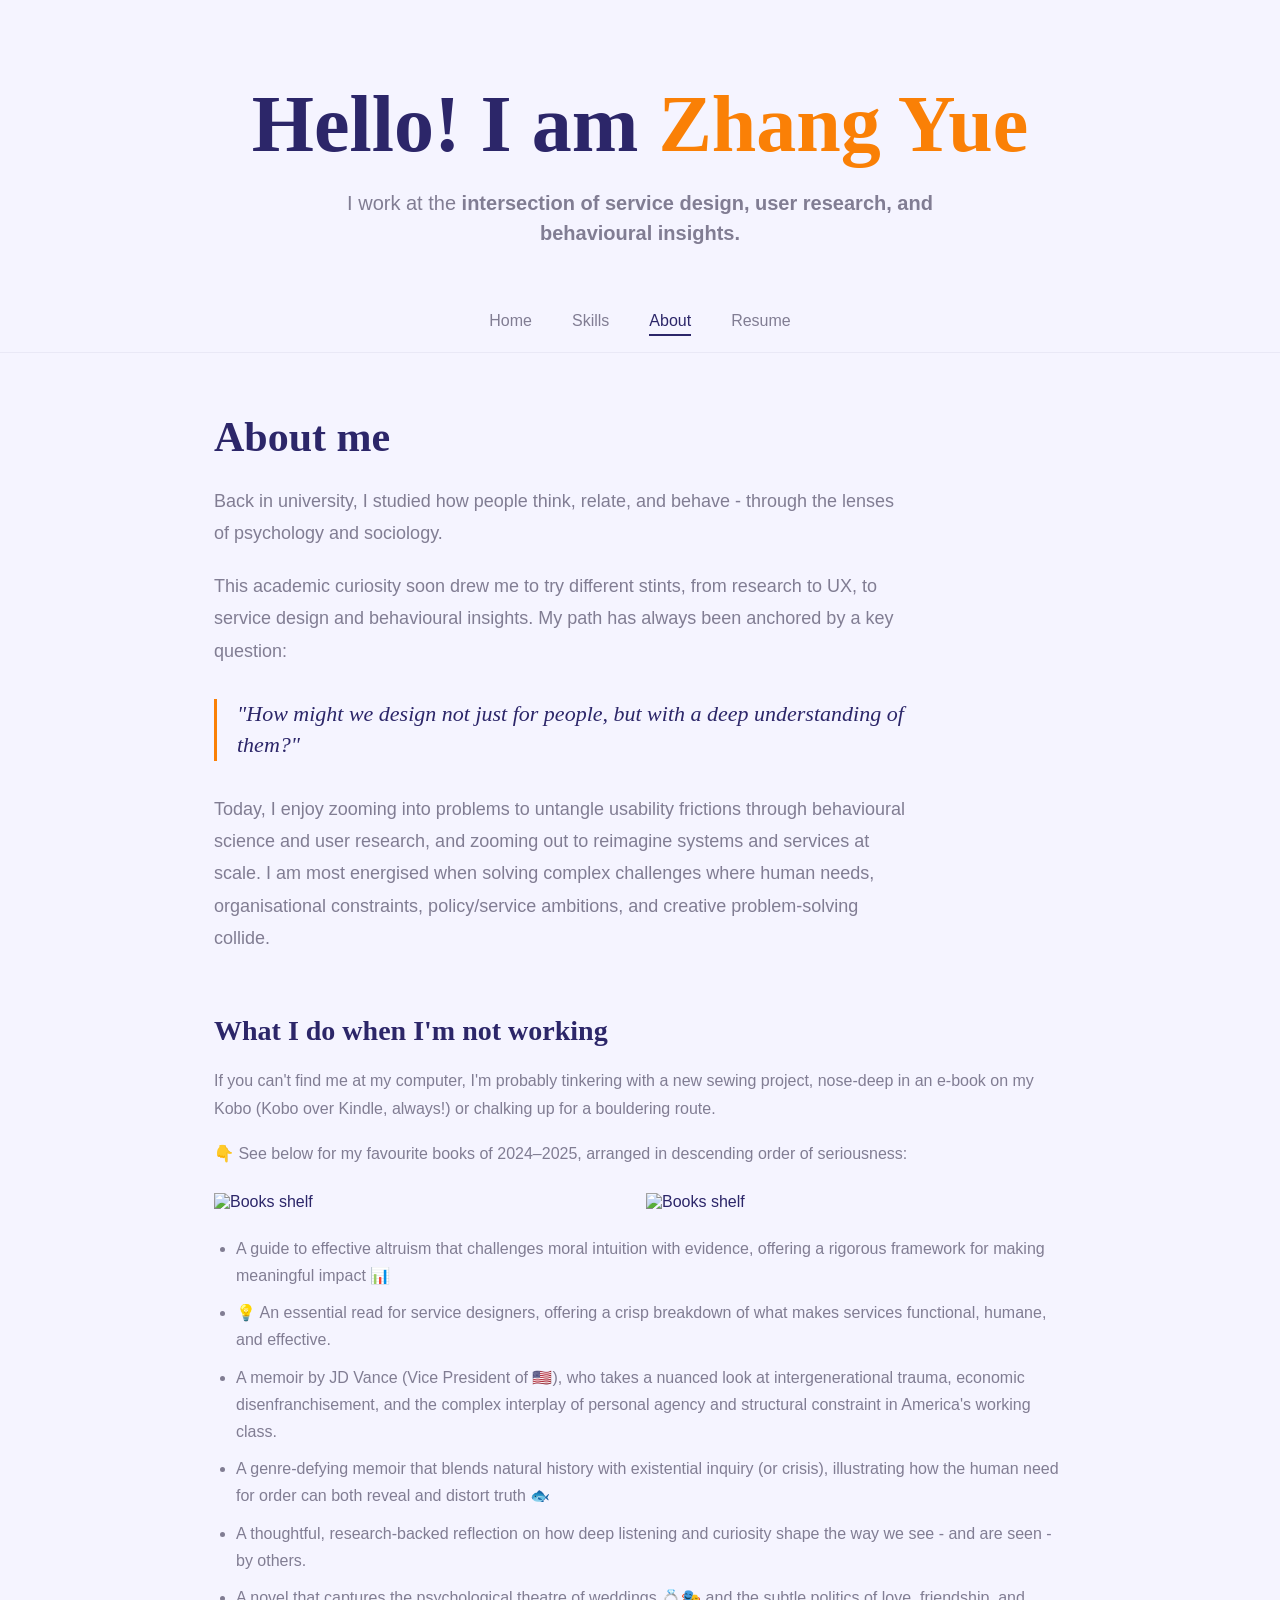
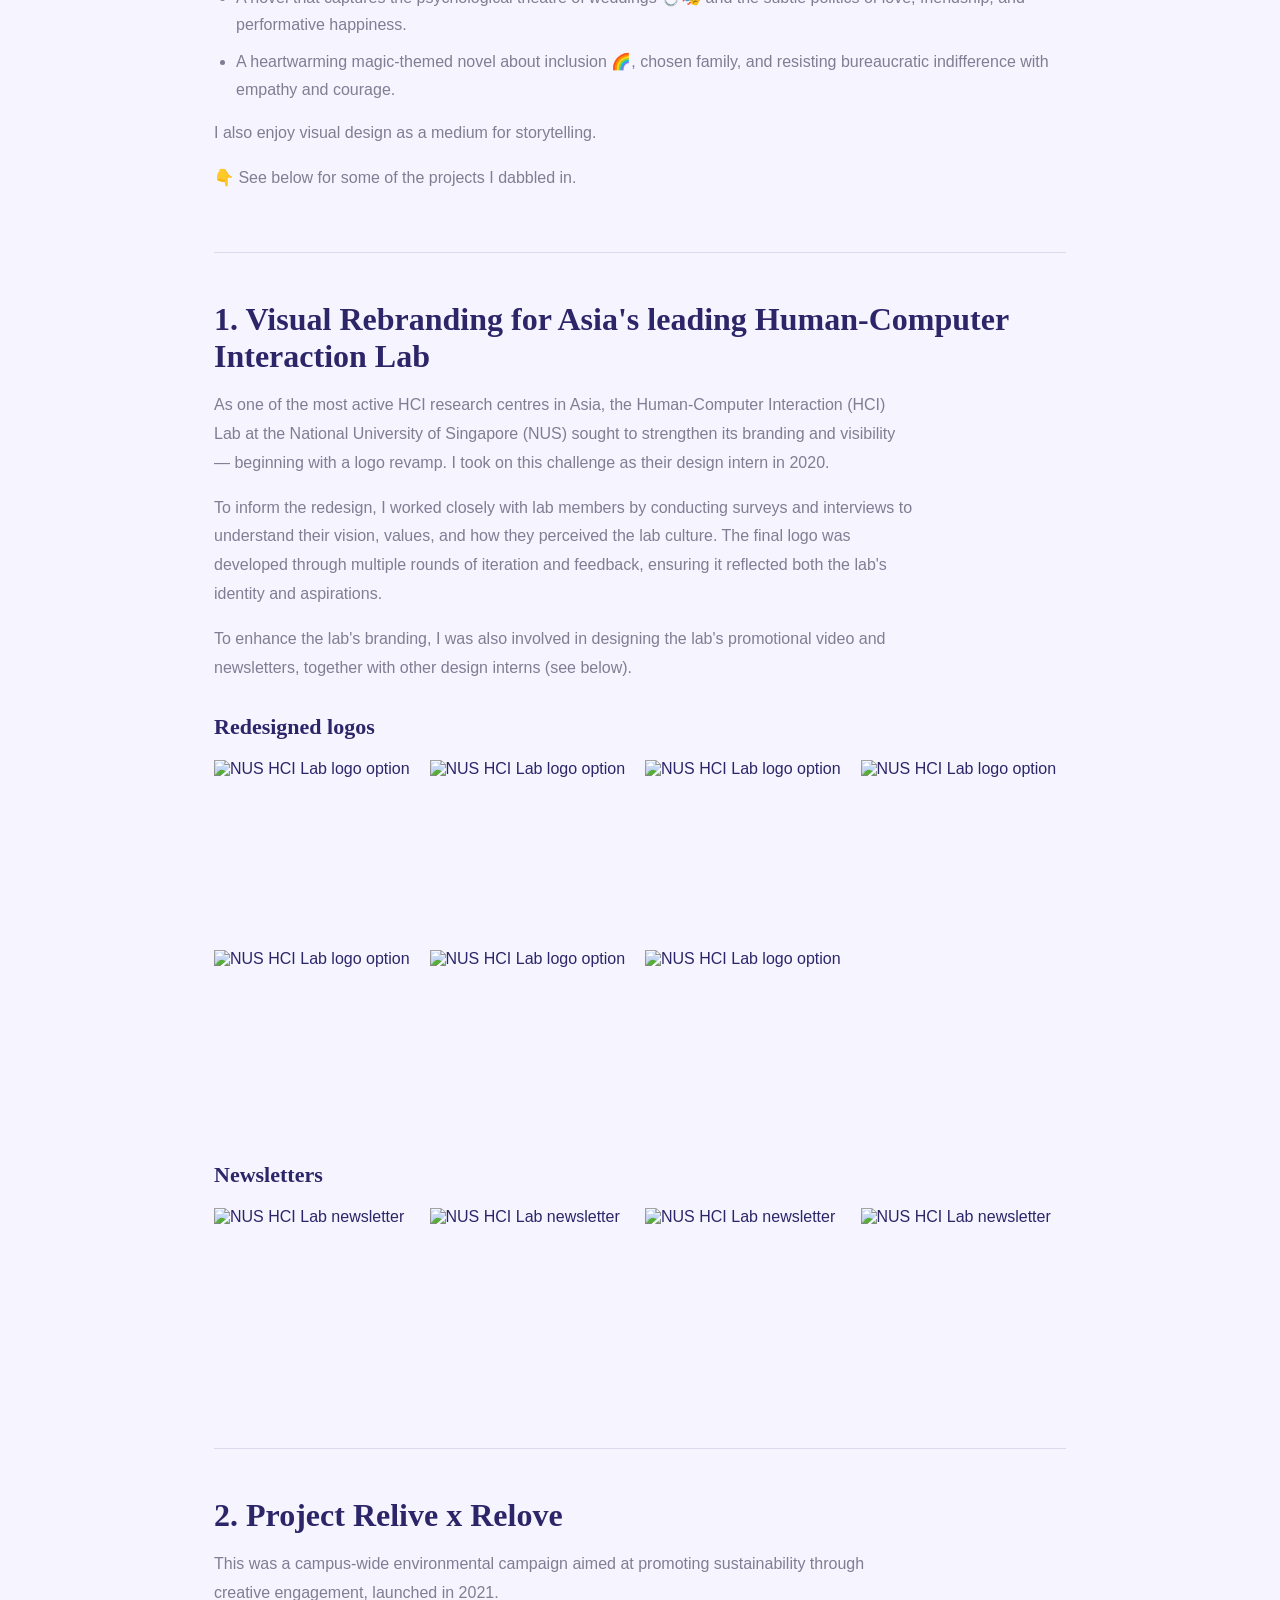
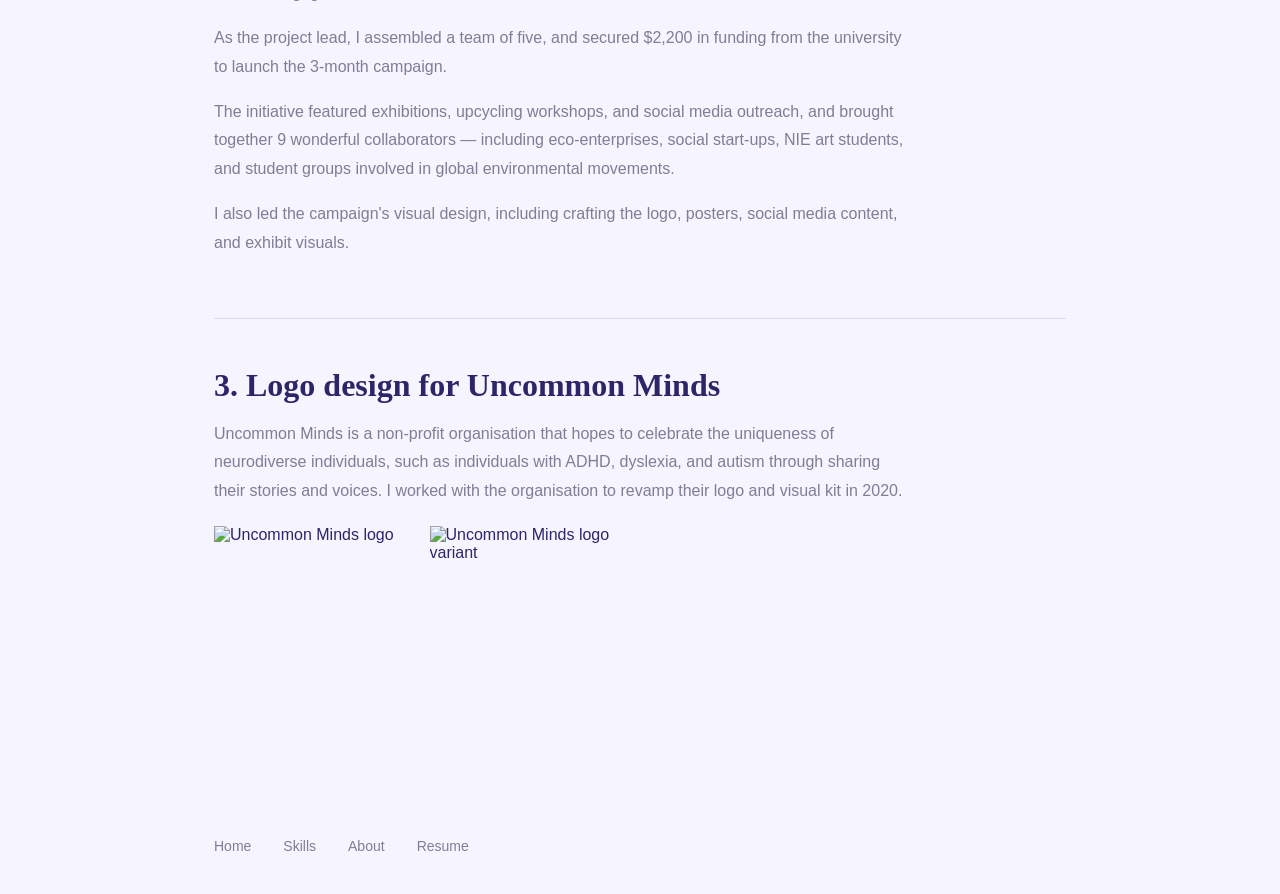
==== about.html @ f717c912 "Initial portfolio site — full replication of uxfol.io/zhangyue Co-Authored-By: Claude Sonnet 4.6 <no" ====
<!DOCTYPE html>
<html lang="en">
<head>
  <meta charset="UTF-8">
  <meta name="viewport" content="width=device-width, initial-scale=1.0">
  <title>Zhang Yue's Portfolio - About</title>
  <link rel="stylesheet" href="style.css">
</head>
<body>

  <div class="hero">
    <h1>Hello! I am <span class="name">Zhang Yue</span></h1>
    <p class="subtitle">I work at the <strong>intersection of service design, user research, and behavioural insights.</strong></p>
  </div>

  <nav class="site-nav">
    <a href="index.html">Home</a>
    <a href="skills.html">Skills</a>
    <a href="about.html" class="active">About</a>
    <a href="https://uxfolio-prod.s3.us-east-1.amazonaws.com/64e041976fa9110002bbd1c9/Zhang_Yue_s_Resume__1__kyT.pdf" target="_blank">Resume</a>
  </nav>

  <div class="page-content">

    <div class="about-intro">
      <h2>About me</h2>
      <p>Back in university, I studied how people think, relate, and behave - through the lenses of psychology and sociology.</p>
      <p>This academic curiosity soon drew me to try different stints, from research to UX, to service design and behavioural insights. My path has always been anchored by a key question:</p>
      <p class="highlight-q">"How might we design not just for people, but with a deep understanding of them?"</p>
      <p>Today, I enjoy zooming into problems to untangle usability frictions through behavioural science and user research, and zooming out to reimagine systems and services at scale. I am most energised when solving complex challenges where human needs, organisational constraints, policy/service ambitions, and creative problem-solving collide.</p>
    </div>

    <div class="about-hobbies">
      <h3>What I do when I'm not working</h3>
      <p>If you can't find me at my computer, I'm probably tinkering with a new sewing project, nose-deep in an e-book on my Kobo (Kobo over Kindle, always!) or chalking up for a bouldering route.</p>
      <p>👇 See below for my favourite books of 2024–2025, arranged in descending order of seriousness:</p>

      <div class="books-grid">
        <img src="https://uxfolio-prod.s3.us-east-1.amazonaws.com/64e041976fa9110002bbd1c9/6862a79422ffb97224f9d76b/Il1QG07njlJh81BL.webp" alt="Books shelf">
        <img src="https://uxfolio-prod.s3.us-east-1.amazonaws.com/64e041976fa9110002bbd1c9/6862a79422ffb97224f9d76b/oGJr0XuQGKmPEW1p.webp" alt="Books shelf">
      </div>

      <ul style="margin: 16px 0 16px 22px; display: flex; flex-direction: column; gap: 10px;">
        <li style="font-size: 16px; color: var(--muted); line-height: 1.7;">A guide to effective altruism that challenges moral intuition with evidence, offering a rigorous framework for making meaningful impact 📊</li>
        <li style="font-size: 16px; color: var(--muted); line-height: 1.7;">💡 An essential read for service designers, offering a crisp breakdown of what makes services functional, humane, and effective.</li>
        <li style="font-size: 16px; color: var(--muted); line-height: 1.7;">A memoir by JD Vance (Vice President of 🇺🇸), who takes a nuanced look at intergenerational trauma, economic disenfranchisement, and the complex interplay of personal agency and structural constraint in America's working class.</li>
        <li style="font-size: 16px; color: var(--muted); line-height: 1.7;">A genre-defying memoir that blends natural history with existential inquiry (or crisis), illustrating how the human need for order can both reveal and distort truth 🐟</li>
        <li style="font-size: 16px; color: var(--muted); line-height: 1.7;">A thoughtful, research-backed reflection on how deep listening and curiosity shape the way we see - and are seen - by others.</li>
        <li style="font-size: 16px; color: var(--muted); line-height: 1.7;">A novel that captures the psychological theatre of weddings 💍🎭 and the subtle politics of love, friendship, and performative happiness.</li>
        <li style="font-size: 16px; color: var(--muted); line-height: 1.7;">A heartwarming magic-themed novel about inclusion 🌈, chosen family, and resisting bureaucratic indifference with empathy and courage.</li>
      </ul>

      <p>I also enjoy visual design as a medium for storytelling.</p>
      <p>👇 See below for some of the projects I dabbled in.</p>
    </div>

    <div class="about-section">
      <h2>1. Visual Rebranding for Asia's leading Human-Computer Interaction Lab</h2>
      <p>As one of the most active HCI research centres in Asia, the Human-Computer Interaction (HCI) Lab at the National University of Singapore (NUS) sought to strengthen its branding and visibility — beginning with a logo revamp. I took on this challenge as their design intern in 2020.</p>
      <p>To inform the redesign, I worked closely with lab members by conducting surveys and interviews to understand their vision, values, and how they perceived the lab culture. The final logo was developed through multiple rounds of iteration and feedback, ensuring it reflected both the lab's identity and aspirations.</p>
      <p>To enhance the lab's branding, I was also involved in designing the lab's promotional video and newsletters, together with other design interns (see below).</p>

      <h3>Redesigned logos</h3>
      <div class="image-gallery">
        <img src="https://uxfolio-prod.s3.us-east-1.amazonaws.com/64e041976fa9110002bbd1c9/6862a79422ffb97224f9d76b/S2dTX376383AONbL.webp" alt="NUS HCI Lab logo option">
        <img src="https://uxfolio-prod.s3.us-east-1.amazonaws.com/64e041976fa9110002bbd1c9/6862a79422ffb97224f9d76b/MjvgMVnVKwNKuvG4.webp" alt="NUS HCI Lab logo option">
        <img src="https://uxfolio-prod.s3.us-east-1.amazonaws.com/64e041976fa9110002bbd1c9/6862a79422ffb97224f9d76b/MC4FS3DwApGtdJKR.webp" alt="NUS HCI Lab logo option">
        <img src="https://uxfolio-prod.s3.us-east-1.amazonaws.com/64e041976fa9110002bbd1c9/6862a79422ffb97224f9d76b/ETzfP0MzYLm0wjFy.webp" alt="NUS HCI Lab logo option">
        <img src="https://uxfolio-prod.s3.us-east-1.amazonaws.com/64e041976fa9110002bbd1c9/6862a79422ffb97224f9d76b/hVBxtzsYDcAJY2eE.webp" alt="NUS HCI Lab logo option">
        <img src="https://uxfolio-prod.s3.us-east-1.amazonaws.com/64e041976fa9110002bbd1c9/6862a79422ffb97224f9d76b/MOTJKMrNUJZizaU2.webp" alt="NUS HCI Lab logo option">
        <img src="https://uxfolio-prod.s3.us-east-1.amazonaws.com/64e041976fa9110002bbd1c9/6862a79422ffb97224f9d76b/V5veDrNWvknD9LIN.webp" alt="NUS HCI Lab logo option">
      </div>

      <h3>Newsletters</h3>
      <div class="image-gallery">
        <img src="https://uxfolio-prod.s3.us-east-1.amazonaws.com/64e041976fa9110002bbd1c9/6862a79422ffb97224f9d76b/qnxTryWqqtflSsCt.webp" alt="NUS HCI Lab newsletter">
        <img src="https://uxfolio-prod.s3.us-east-1.amazonaws.com/64e041976fa9110002bbd1c9/6862a79422ffb97224f9d76b/saxUJGASeEj2y9cb.webp" alt="NUS HCI Lab newsletter">
        <img src="https://uxfolio-prod.s3.us-east-1.amazonaws.com/64e041976fa9110002bbd1c9/6862a79422ffb97224f9d76b/Xqhb0U3OEaXvOCcX.webp" alt="NUS HCI Lab newsletter">
        <img src="https://uxfolio-prod.s3.us-east-1.amazonaws.com/64e041976fa9110002bbd1c9/6862a79422ffb97224f9d76b/CAylXdM84CsHbhC1.webp" alt="NUS HCI Lab newsletter">
      </div>
    </div>

    <div class="about-section">
      <h2>2. Project Relive x Relove</h2>
      <p>This was a campus-wide environmental campaign aimed at promoting sustainability through creative engagement, launched in 2021.</p>
      <p>As the project lead, I assembled a team of five, and secured $2,200 in funding from the university to launch the 3-month campaign.</p>
      <p>The initiative featured exhibitions, upcycling workshops, and social media outreach, and brought together 9 wonderful collaborators — including eco-enterprises, social start-ups, NIE art students, and student groups involved in global environmental movements.</p>
      <p>I also led the campaign's visual design, including crafting the logo, posters, social media content, and exhibit visuals.</p>
    </div>

    <div class="about-section">
      <h2>3. Logo design for Uncommon Minds</h2>
      <p>Uncommon Minds is a non-profit organisation that hopes to celebrate the uniqueness of neurodiverse individuals, such as individuals with ADHD, dyslexia, and autism through sharing their stories and voices. I worked with the organisation to revamp their logo and visual kit in 2020.</p>
      <div class="image-gallery">
        <img src="https://uxfolio-prod.s3.us-east-1.amazonaws.com/64e041976fa9110002bbd1c9/6862a79422ffb97224f9d76b/nWKdkx013gH1Mzw9.webp" alt="Uncommon Minds logo">
        <img src="https://uxfolio-prod.s3.us-east-1.amazonaws.com/64e041976fa9110002bbd1c9/6862a79422ffb97224f9d76b/mJIWCzT5bER84QRN.webp" alt="Uncommon Minds logo variant">
      </div>
    </div>

  </div>

  <footer>
    <nav class="footer-nav">
      <a href="index.html">Home</a>
      <a href="skills.html">Skills</a>
      <a href="about.html">About</a>
      <a href="https://uxfolio-prod.s3.us-east-1.amazonaws.com/64e041976fa9110002bbd1c9/Zhang_Yue_s_Resume__1__kyT.pdf" target="_blank">Resume</a>
    </nav>
  </footer>

</body>
</html>
---- style.css ----
@font-face {
  font-family: 'Merchant';
  src: url('https://uxfolio-prod.s3.us-east-1.amazonaws.com/fonts/Merchant-Bold_KkR.otf') format('opentype');
  font-weight: 700;
}
@font-face {
  font-family: 'Merchant';
  src: url('https://uxfolio-prod.s3.us-east-1.amazonaws.com/fonts/Merchant-Medium_hMk.otf') format('opentype');
  font-weight: 500;
}
@font-face {
  font-family: 'Merchant';
  src: url('https://uxfolio-prod.s3.us-east-1.amazonaws.com/fonts/Merchant-Regular_BnN.otf') format('opentype');
  font-weight: 400;
}

@import url('https://fonts.googleapis.com/css2?family=Open+Sans:ital,wght@0,300;0,400;0,600;0,700;1,400&display=swap');

*, *::before, *::after {
  box-sizing: border-box;
  margin: 0;
  padding: 0;
}

:root {
  --navy: #2c2669;
  --orange: #FA8006;
  --muted: #817D93;
  --bg: #F5F4FF;
  --white: #ffffff;
}

html {
  scroll-behavior: smooth;
}

body {
  font-family: 'Open Sans', sans-serif;
  background-color: var(--bg);
  background-image: url('https://uxfol.io/hero-images/template17-hero-image.png');
  background-repeat: repeat;
  background-size: cover;
  background-attachment: fixed;
  color: var(--navy);
  min-height: 100vh;
}

/* ─── HERO ─────────────────────────────────────────── */
.hero {
  text-align: center;
  padding: 80px 24px 48px;
}

.hero h1 {
  font-family: 'Merchant', serif;
  font-weight: 700;
  font-size: 80px;
  line-height: 1.1;
  color: var(--navy);
  margin-bottom: 20px;
}

.hero h1 .name {
  color: var(--orange);
}

.hero .subtitle {
  font-family: 'Open Sans', sans-serif;
  font-size: 20px;
  color: var(--muted);
  max-width: 600px;
  margin: 0 auto;
  line-height: 1.5;
}

.hero .subtitle strong {
  font-weight: 700;
  color: var(--muted);
}

/* ─── NAV ──────────────────────────────────────────── */
.site-nav {
  position: sticky;
  top: 0;
  z-index: 100;
  display: flex;
  justify-content: center;
  gap: 40px;
  padding: 16px 24px;
  background: rgba(245, 244, 255, 0.85);
  backdrop-filter: blur(8px);
  border-bottom: 1px solid rgba(44, 38, 105, 0.06);
}

.site-nav a {
  font-family: 'Open Sans', sans-serif;
  font-size: 16px;
  color: var(--muted);
  text-decoration: none;
  padding-bottom: 4px;
  border-bottom: 2px solid transparent;
  transition: color 0.2s, border-color 0.2s;
}

.site-nav a:hover,
.site-nav a.active {
  color: var(--navy);
  border-bottom-color: var(--navy);
}

/* ─── MAIN CONTENT ─────────────────────────────────── */
.page-content {
  max-width: 900px;
  margin: 0 auto;
  padding: 60px 24px 80px;
}

/* ─── SECTION TITLES ───────────────────────────────── */
.section-title {
  font-family: 'Merchant', serif;
  font-weight: 700;
  font-size: 42px;
  color: var(--navy);
  margin-bottom: 28px;
}

/* ─── WORK EXPERIENCES ─────────────────────────────── */
.work-experiences ul {
  list-style: disc;
  padding-left: 20px;
  display: flex;
  flex-direction: column;
  gap: 10px;
  margin-bottom: 32px;
}

.work-experiences li {
  font-size: 16px;
  color: var(--muted);
  line-height: 1.5;
}

.work-experiences li strong {
  color: var(--navy);
  font-weight: 700;
}

.linkedin-btn {
  display: inline-block;
  font-family: 'Open Sans', sans-serif;
  font-size: 14px;
  font-weight: 600;
  letter-spacing: 0.08em;
  color: var(--navy);
  border: 2px solid var(--navy);
  padding: 10px 20px;
  text-decoration: none;
  transition: background 0.2s, color 0.2s;
}

.linkedin-btn:hover {
  background: var(--navy);
  color: var(--white);
}

/* ─── LATEST PROJECTS ──────────────────────────────── */
.projects-section {
  margin-top: 72px;
}

.projects-heading {
  display: flex;
  align-items: center;
  gap: 24px;
  margin-bottom: 40px;
}

.projects-heading h2 {
  font-family: 'Merchant', serif;
  font-weight: 700;
  font-size: 48px;
  color: var(--navy);
  white-space: nowrap;
}

.projects-heading::before,
.projects-heading::after {
  content: '';
  flex: 1;
  height: 1px;
  background: rgba(44, 38, 105, 0.2);
}

/* ─── PROJECT GRID ─────────────────────────────────── */
.projects-grid {
  display: grid;
  grid-template-columns: 1fr 1fr;
  gap: 12px;
}

.project-card {
  position: relative;
  overflow: hidden;
  cursor: pointer;
  display: block;
  text-decoration: none;
}

.project-card.full-width {
  grid-column: 1 / -1;
}

.project-card img {
  width: 100%;
  height: 100%;
  object-fit: cover;
  display: block;
  transition: transform 0.4s ease;
  min-height: 300px;
}

.project-card.full-width img {
  min-height: 420px;
}

.project-card:hover img {
  transform: scale(1.03);
}

.card-overlay {
  position: absolute;
  inset: 0;
  background: rgba(44, 38, 105, 0.72);
  display: flex;
  flex-direction: column;
  justify-content: center;
  align-items: flex-start;
  padding: 40px;
  opacity: 0;
  transition: opacity 0.3s ease;
}

.project-card:hover .card-overlay {
  opacity: 1;
}

.card-overlay h3 {
  font-family: 'Merchant', serif;
  font-weight: 700;
  font-size: 24px;
  color: var(--white);
  margin-bottom: 12px;
  line-height: 1.2;
}

.card-overlay p {
  font-size: 15px;
  color: rgba(255, 255, 255, 0.85);
  line-height: 1.5;
  max-width: 460px;
}

/* ─── FOOTER NAV ───────────────────────────────────── */
.footer-nav {
  display: flex;
  gap: 32px;
  padding: 32px 24px 40px;
  max-width: 900px;
  margin: 0 auto;
}

.footer-nav a {
  font-family: 'Open Sans', sans-serif;
  font-size: 14px;
  color: var(--muted);
  text-decoration: none;
  transition: color 0.2s;
}

.footer-nav a:hover {
  color: var(--navy);
}

/* ─── SKILLS PAGE ──────────────────────────────────── */
.skills-grid {
  display: grid;
  grid-template-columns: repeat(3, 1fr);
  gap: 48px;
  margin-bottom: 72px;
}

.skill-card .skill-number {
  font-family: 'Merchant', serif;
  font-size: 32px;
  color: var(--navy);
  margin-bottom: 12px;
  opacity: 0.7;
}

.skill-card h3 {
  font-family: 'Merchant', serif;
  font-size: 26px;
  font-weight: 700;
  color: var(--navy);
  margin-bottom: 16px;
}

.skill-card ul {
  list-style: disc;
  padding-left: 18px;
  display: flex;
  flex-direction: column;
  gap: 8px;
}

.skill-card li {
  font-size: 15px;
  color: var(--muted);
  line-height: 1.4;
}

.skill-card li strong {
  font-weight: 700;
  color: var(--navy);
}

.skills-sidetrack {
  border-top: 1px solid rgba(44, 38, 105, 0.12);
  padding-top: 56px;
}

.skills-sidetrack h2 {
  font-family: 'Merchant', serif;
  font-size: 36px;
  color: var(--navy);
  margin-bottom: 24px;
}

.skills-sidetrack blockquote {
  font-size: 18px;
  font-style: italic;
  color: var(--muted);
  border-left: 3px solid var(--orange);
  padding-left: 20px;
  margin: 24px 0;
  line-height: 1.6;
}

.skills-sidetrack p {
  font-size: 16px;
  color: var(--muted);
  line-height: 1.8;
  margin-bottom: 20px;
}

.skills-sidetrack h3 {
  font-family: 'Merchant', serif;
  font-size: 28px;
  color: var(--navy);
  margin: 40px 0 16px;
}

.view-case-study {
  display: inline-block;
  font-size: 14px;
  font-weight: 600;
  color: var(--orange);
  text-decoration: none;
  border-bottom: 1px solid var(--orange);
  padding-bottom: 2px;
  margin-top: 8px;
  transition: opacity 0.2s;
}

.view-case-study:hover {
  opacity: 0.7;
}

/* ─── ABOUT PAGE ───────────────────────────────────── */
.about-intro {
  margin-bottom: 60px;
}

.about-intro h2 {
  font-family: 'Merchant', serif;
  font-size: 42px;
  color: var(--navy);
  margin-bottom: 24px;
}

.about-intro p {
  font-size: 18px;
  color: var(--muted);
  line-height: 1.8;
  margin-bottom: 20px;
  max-width: 700px;
}

.about-intro .highlight-q {
  font-size: 22px;
  font-style: italic;
  color: var(--navy);
  font-family: 'Merchant', serif;
  border-left: 3px solid var(--orange);
  padding-left: 20px;
  margin: 32px 0;
  line-height: 1.4;
}

.about-hobbies h3 {
  font-family: 'Merchant', serif;
  font-size: 28px;
  color: var(--navy);
  margin-bottom: 20px;
}

.about-hobbies p {
  font-size: 16px;
  color: var(--muted);
  line-height: 1.8;
  margin-bottom: 16px;
}

.books-grid {
  display: grid;
  grid-template-columns: repeat(2, 1fr);
  gap: 12px;
  margin: 24px 0;
}

.books-grid img {
  width: 100%;
  height: auto;
  display: block;
}

.about-section {
  margin-top: 60px;
  padding-top: 48px;
  border-top: 1px solid rgba(44, 38, 105, 0.12);
}

.about-section h2 {
  font-family: 'Merchant', serif;
  font-size: 32px;
  color: var(--navy);
  margin-bottom: 16px;
}

.about-section p {
  font-size: 16px;
  color: var(--muted);
  line-height: 1.8;
  margin-bottom: 16px;
  max-width: 700px;
}

.about-section h3 {
  font-family: 'Merchant', serif;
  font-size: 22px;
  color: var(--navy);
  margin: 32px 0 12px;
}

.image-gallery {
  display: grid;
  grid-template-columns: repeat(auto-fill, minmax(200px, 1fr));
  gap: 10px;
  margin: 20px 0;
}

.image-gallery img {
  width: 100%;
  height: 180px;
  object-fit: cover;
  display: block;
}

.image-gallery.wide img {
  height: 240px;
}

/* ─── CASE STUDY PAGES ─────────────────────────────── */
.cs-nav-back {
  padding: 20px 24px;
  max-width: 900px;
  margin: 0 auto;
}

.cs-nav-back a {
  font-size: 14px;
  color: var(--muted);
  text-decoration: none;
  display: inline-flex;
  align-items: center;
  gap: 6px;
  transition: color 0.2s;
}

.cs-nav-back a:hover { color: var(--navy); }

.cs-header {
  max-width: 900px;
  margin: 0 auto;
  padding: 0 24px 48px;
}

.cs-header h1 {
  font-family: 'Merchant', serif;
  font-size: 52px;
  font-weight: 700;
  color: var(--navy);
  margin-bottom: 16px;
  line-height: 1.15;
}

.cs-header .cs-subtitle {
  font-size: 20px;
  color: var(--muted);
  margin-bottom: 40px;
}

.cs-meta {
  display: flex;
  gap: 48px;
  flex-wrap: wrap;
  margin-bottom: 40px;
}

.cs-meta-item label {
  display: block;
  font-size: 12px;
  font-weight: 700;
  letter-spacing: 0.1em;
  text-transform: uppercase;
  color: var(--muted);
  margin-bottom: 4px;
}

.cs-meta-item p {
  font-size: 15px;
  color: var(--navy);
  line-height: 1.5;
  max-width: 220px;
}

.cs-body {
  max-width: 900px;
  margin: 0 auto;
  padding: 0 24px 80px;
}

.cs-section {
  margin-bottom: 56px;
}

.cs-section h2 {
  font-family: 'Merchant', serif;
  font-size: 36px;
  color: var(--navy);
  margin-bottom: 20px;
}

.cs-section h3 {
  font-family: 'Merchant', serif;
  font-size: 24px;
  color: var(--navy);
  margin: 32px 0 14px;
}

.cs-section p {
  font-size: 16px;
  color: var(--muted);
  line-height: 1.8;
  margin-bottom: 16px;
}

.cs-section ul, .cs-section ol {
  padding-left: 22px;
  margin-bottom: 16px;
}

.cs-section li {
  font-size: 16px;
  color: var(--muted);
  line-height: 1.7;
  margin-bottom: 6px;
}

.cs-section li strong {
  color: var(--navy);
  font-weight: 700;
}

.cs-phases {
  display: flex;
  gap: 12px;
  margin-bottom: 40px;
  flex-wrap: wrap;
}

.cs-phase {
  display: flex;
  align-items: center;
  gap: 10px;
  background: rgba(44, 38, 105, 0.06);
  padding: 12px 20px;
  border-radius: 4px;
}

.cs-phase .num {
  font-family: 'Merchant', serif;
  font-size: 22px;
  color: var(--orange);
}

.cs-phase span {
  font-size: 15px;
  color: var(--navy);
  font-weight: 600;
}

.finding-card {
  background: rgba(44, 38, 105, 0.04);
  border-left: 4px solid var(--orange);
  padding: 20px 24px;
  margin-bottom: 20px;
}

.finding-card .finding-label {
  font-size: 12px;
  font-weight: 700;
  letter-spacing: 0.1em;
  text-transform: uppercase;
  color: var(--orange);
  margin-bottom: 8px;
}

.finding-card h4 {
  font-family: 'Merchant', serif;
  font-size: 20px;
  color: var(--navy);
  margin-bottom: 12px;
}

.finding-card p {
  font-size: 15px;
  color: var(--muted);
  line-height: 1.7;
  margin-bottom: 0;
}

.cs-image {
  width: 100%;
  height: auto;
  display: block;
  margin: 24px 0;
}

.cs-image-grid {
  display: grid;
  grid-template-columns: repeat(auto-fill, minmax(250px, 1fr));
  gap: 10px;
  margin: 24px 0;
}

.cs-image-grid img {
  width: 100%;
  height: 220px;
  object-fit: cover;
  display: block;
}

.cs-impact {
  background: rgba(44, 38, 105, 0.04);
  padding: 32px;
  margin: 32px 0;
}

.cs-impact h3 {
  font-family: 'Merchant', serif;
  font-size: 28px;
  color: var(--navy);
  margin-bottom: 20px;
}

.cs-impact-grid {
  display: grid;
  grid-template-columns: repeat(auto-fill, minmax(200px, 1fr));
  gap: 20px;
}

.cs-impact-item {
  text-align: center;
}

.cs-impact-item .impact-num {
  font-family: 'Merchant', serif;
  font-size: 36px;
  color: var(--orange);
  display: block;
  margin-bottom: 6px;
}

.cs-impact-item p {
  font-size: 14px;
  color: var(--muted);
  margin: 0;
}

.cs-learnings {
  margin-top: 48px;
}

.cs-learnings h2 {
  font-family: 'Merchant', serif;
  font-size: 36px;
  color: var(--navy);
  margin-bottom: 20px;
}

.cs-learnings ol {
  padding-left: 22px;
}

.cs-learnings li {
  font-size: 16px;
  color: var(--muted);
  line-height: 1.7;
  margin-bottom: 12px;
}

.cs-end {
  text-align: center;
  padding: 48px 0;
  border-top: 1px solid rgba(44, 38, 105, 0.12);
  color: var(--muted);
  font-size: 15px;
  margin-top: 48px;
}

/* ─── MORE PROJECTS ─────────────────────────────────── */
.more-projects {
  margin-top: 64px;
  padding-top: 48px;
  border-top: 1px solid rgba(44, 38, 105, 0.12);
}

.more-projects h2 {
  font-family: 'Merchant', serif;
  font-size: 32px;
  color: var(--navy);
  margin-bottom: 24px;
}

.more-projects-grid {
  display: grid;
  grid-template-columns: repeat(auto-fill, minmax(260px, 1fr));
  gap: 12px;
}

.more-project-card {
  position: relative;
  overflow: hidden;
  display: block;
  text-decoration: none;
}

.more-project-card img {
  width: 100%;
  height: 200px;
  object-fit: cover;
  display: block;
  transition: transform 0.3s ease;
}

.more-project-card:hover img {
  transform: scale(1.03);
}

.more-project-card .more-card-overlay {
  position: absolute;
  inset: 0;
  background: rgba(44, 38, 105, 0.75);
  display: flex;
  flex-direction: column;
  justify-content: center;
  padding: 24px;
  opacity: 0;
  transition: opacity 0.3s ease;
}

.more-project-card:hover .more-card-overlay {
  opacity: 1;
}

.more-card-overlay h3 {
  font-family: 'Merchant', serif;
  font-size: 18px;
  color: white;
  margin-bottom: 8px;
  line-height: 1.3;
}

.more-card-overlay p {
  font-size: 13px;
  color: rgba(255,255,255,0.8);
  line-height: 1.4;
}

/* ─── RESPONSIVE ───────────────────────────────────── */
@media (max-width: 768px) {
  .hero h1 { font-size: 48px; }
  .hero .subtitle { font-size: 17px; }
  .site-nav { gap: 20px; }
  .projects-grid { grid-template-columns: 1fr; }
  .project-card.full-width { grid-column: 1; }
  .skills-grid { grid-template-columns: 1fr; }
  .cs-meta { flex-direction: column; gap: 20px; }
  .cs-header h1 { font-size: 36px; }
  .cs-impact-grid { grid-template-columns: repeat(2, 1fr); }
}
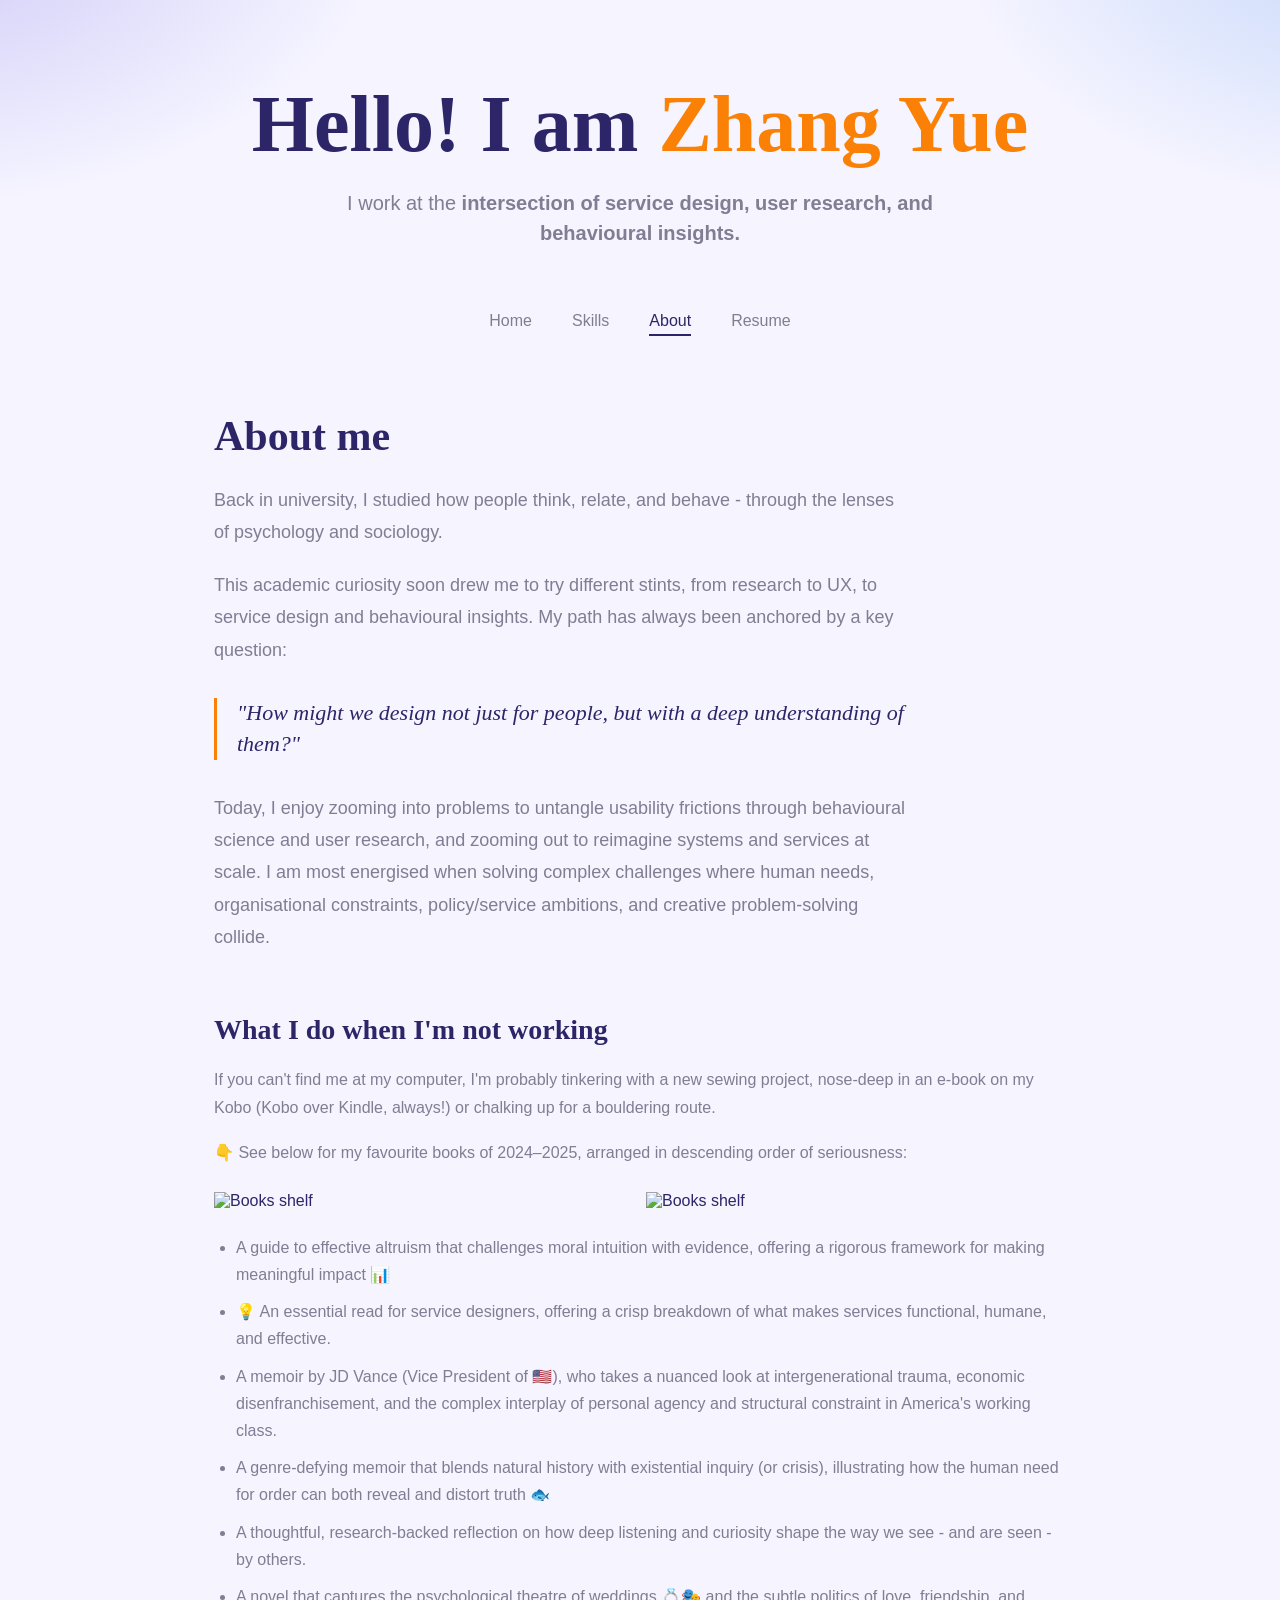
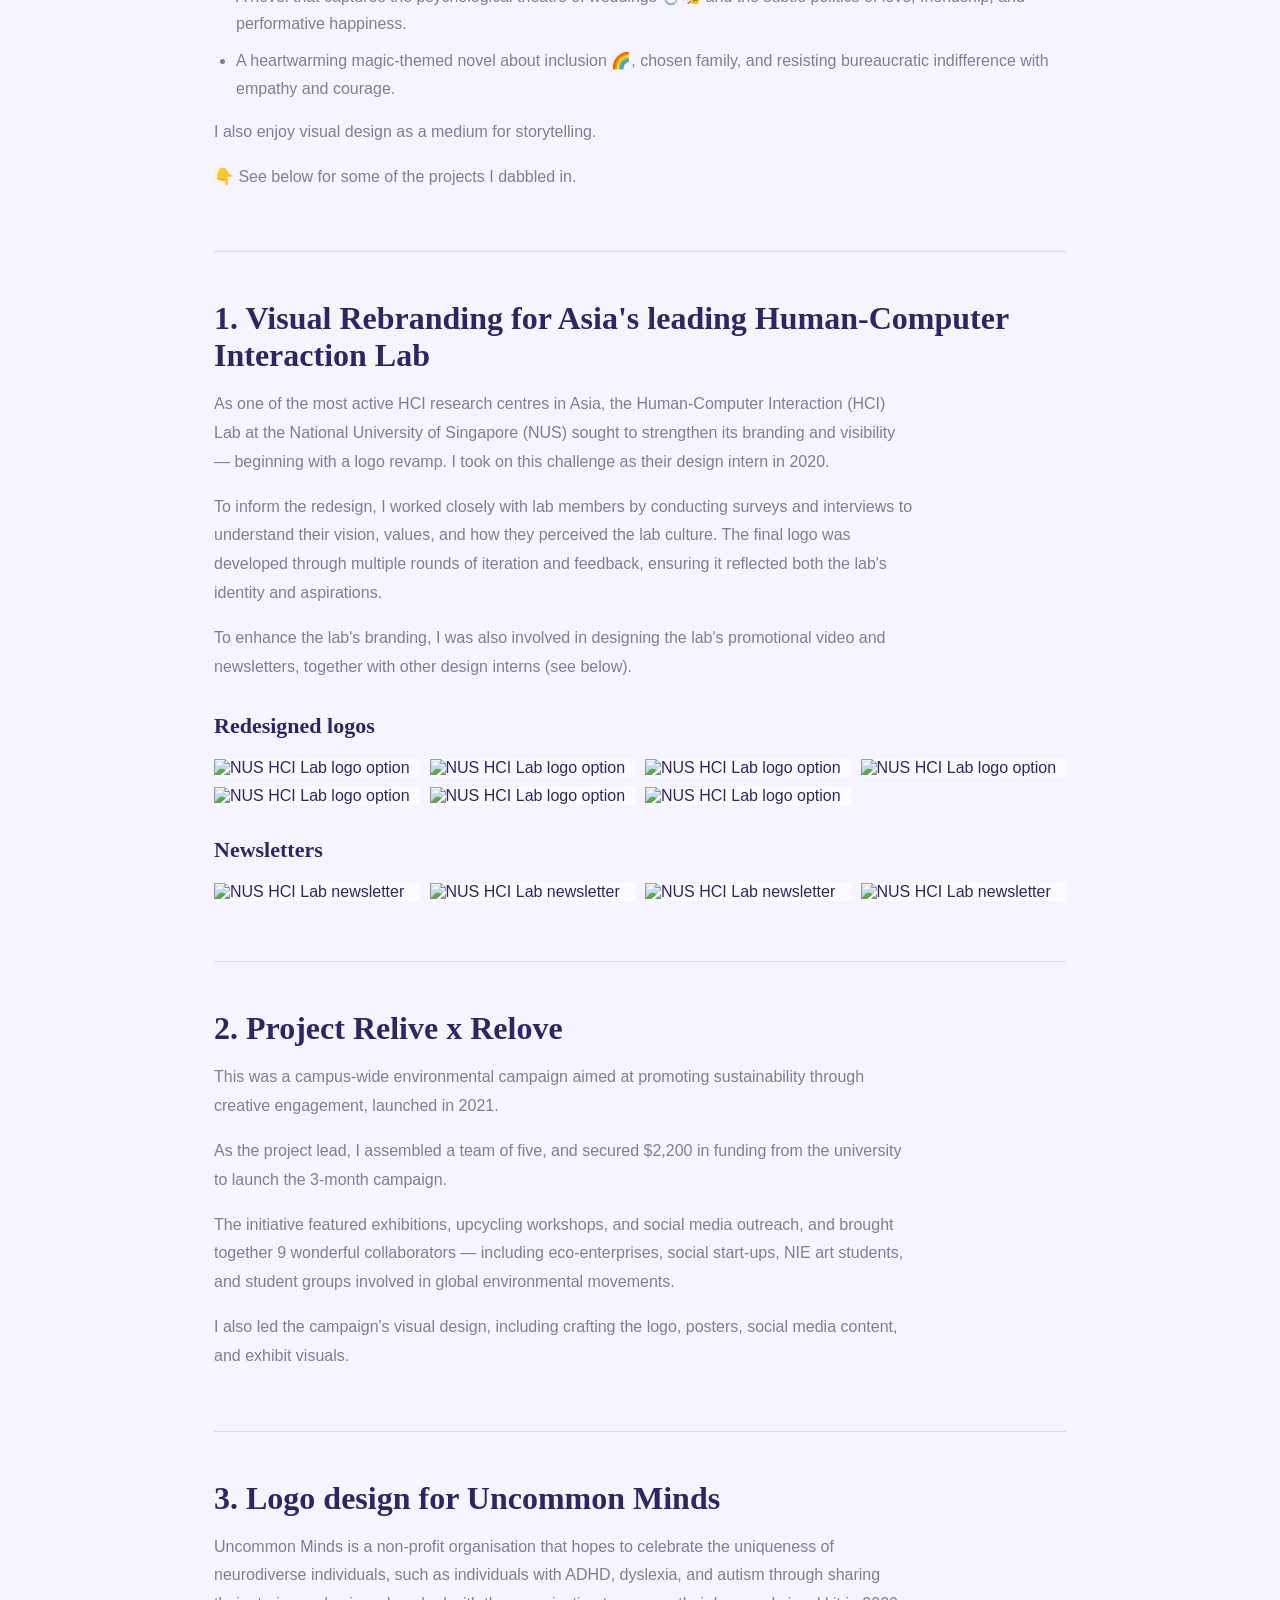
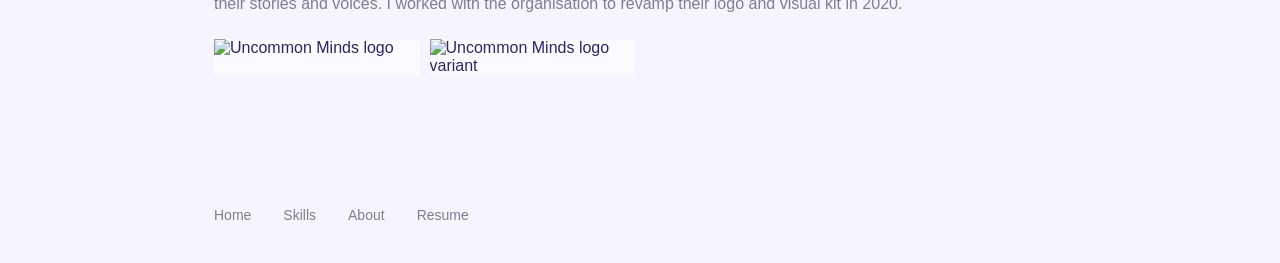
==== commit b6c6def7: "Fix nav transparency, phase bubbles, image sizing; add cat favicon; add AGENTS.md - Nav: transparent" ====
--- a/about.html
+++ b/about.html
@@ -4,6 +4,7 @@
   <meta charset="UTF-8">
   <meta name="viewport" content="width=device-width, initial-scale=1.0">
   <title>Zhang Yue's Portfolio - About</title>
+  <link rel="icon" href="data:image/svg+xml,<svg xmlns='http://www.w3.org/2000/svg' viewBox='0 0 100 100'><text y='.9em' font-size='90'>🐱</text></svg>">
   <link rel="stylesheet" href="style.css">
 </head>
 <body>
--- a/style.css
+++ b/style.css
@@ -37,9 +37,9 @@
 body {
   font-family: 'Open Sans', sans-serif;
   background-color: var(--bg);
-  background-image: url('https://uxfol.io/hero-images/template17-hero-image.png');
-  background-repeat: repeat;
-  background-size: cover;
+  background-image:
+    radial-gradient(ellipse 70% 60% at -8% -10%, rgba(196, 191, 245, 0.85) 0%, transparent 55%),
+    radial-gradient(ellipse 60% 55% at 108% -8%, rgba(180, 205, 248, 0.75) 0%, transparent 55%);
   background-attachment: fixed;
   color: var(--navy);
   min-height: 100vh;
@@ -87,9 +87,7 @@
   justify-content: center;
   gap: 40px;
   padding: 16px 24px;
-  background: rgba(245, 244, 255, 0.85);
-  backdrop-filter: blur(8px);
-  border-bottom: 1px solid rgba(44, 38, 105, 0.06);
+  background: transparent;
 }
 
 .site-nav a {
@@ -432,6 +430,7 @@
   width: 100%;
   height: auto;
   display: block;
+  object-fit: contain;
 }
 
 .about-section {
@@ -471,13 +470,14 @@
 
 .image-gallery img {
   width: 100%;
-  height: 180px;
-  object-fit: cover;
-  display: block;
+  height: auto;
+  display: block;
+  object-fit: contain;
+  background: rgba(255,255,255,0.6);
 }
 
 .image-gallery.wide img {
-  height: 240px;
+  max-height: 360px;
 }
 
 /* ─── CASE STUDY PAGES ─────────────────────────────── */
@@ -604,18 +604,27 @@
   align-items: center;
   gap: 10px;
   background: rgba(44, 38, 105, 0.06);
-  padding: 12px 20px;
-  border-radius: 4px;
+  padding: 10px 20px 10px 10px;
+  border-radius: 40px;
 }
 
 .cs-phase .num {
   font-family: 'Merchant', serif;
-  font-size: 22px;
-  color: var(--orange);
-}
-
-.cs-phase span {
   font-size: 15px;
+  font-weight: 700;
+  color: white;
+  background: var(--orange);
+  width: 30px;
+  height: 30px;
+  border-radius: 50%;
+  display: flex;
+  align-items: center;
+  justify-content: center;
+  flex-shrink: 0;
+}
+
+.cs-phase span:last-child {
+  font-size: 14px;
   color: var(--navy);
   font-weight: 600;
 }
@@ -666,8 +675,7 @@
 
 .cs-image-grid img {
   width: 100%;
-  height: 220px;
-  object-fit: cover;
+  height: auto;
   display: block;
 }
 
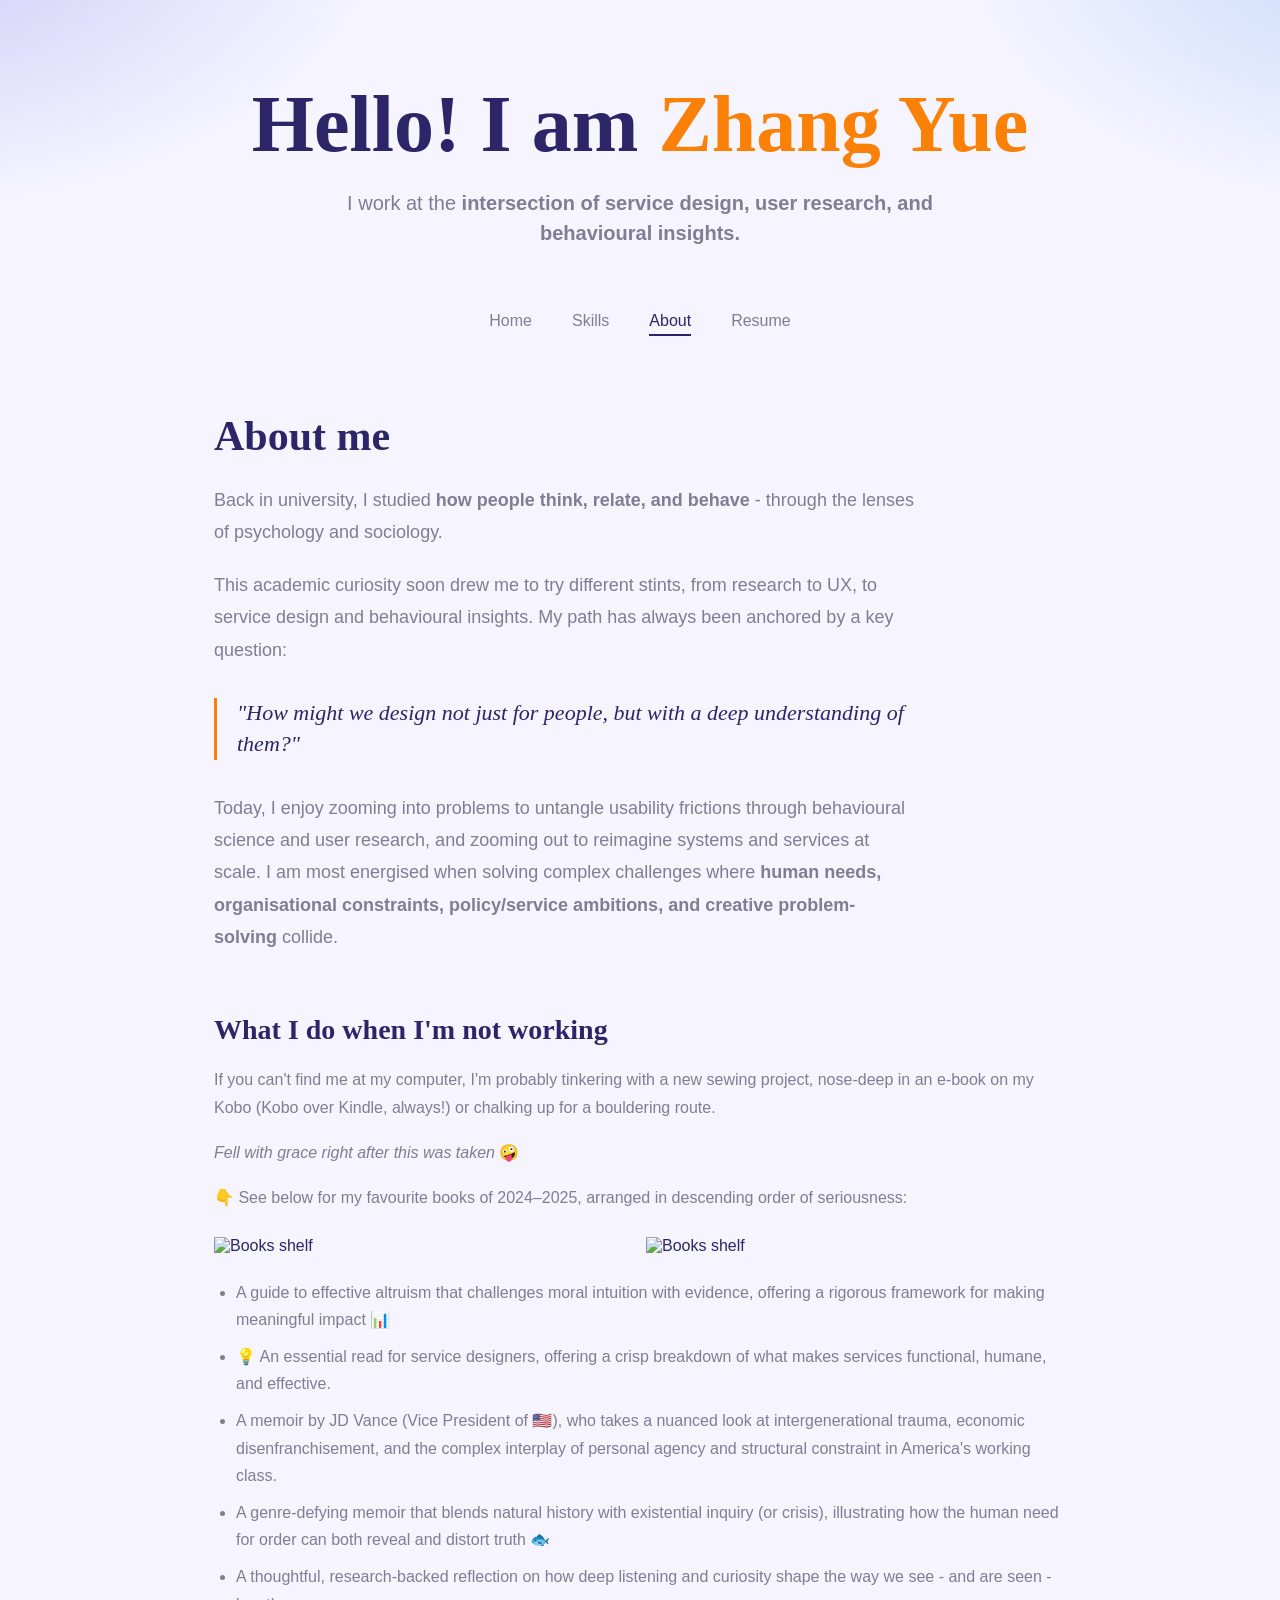
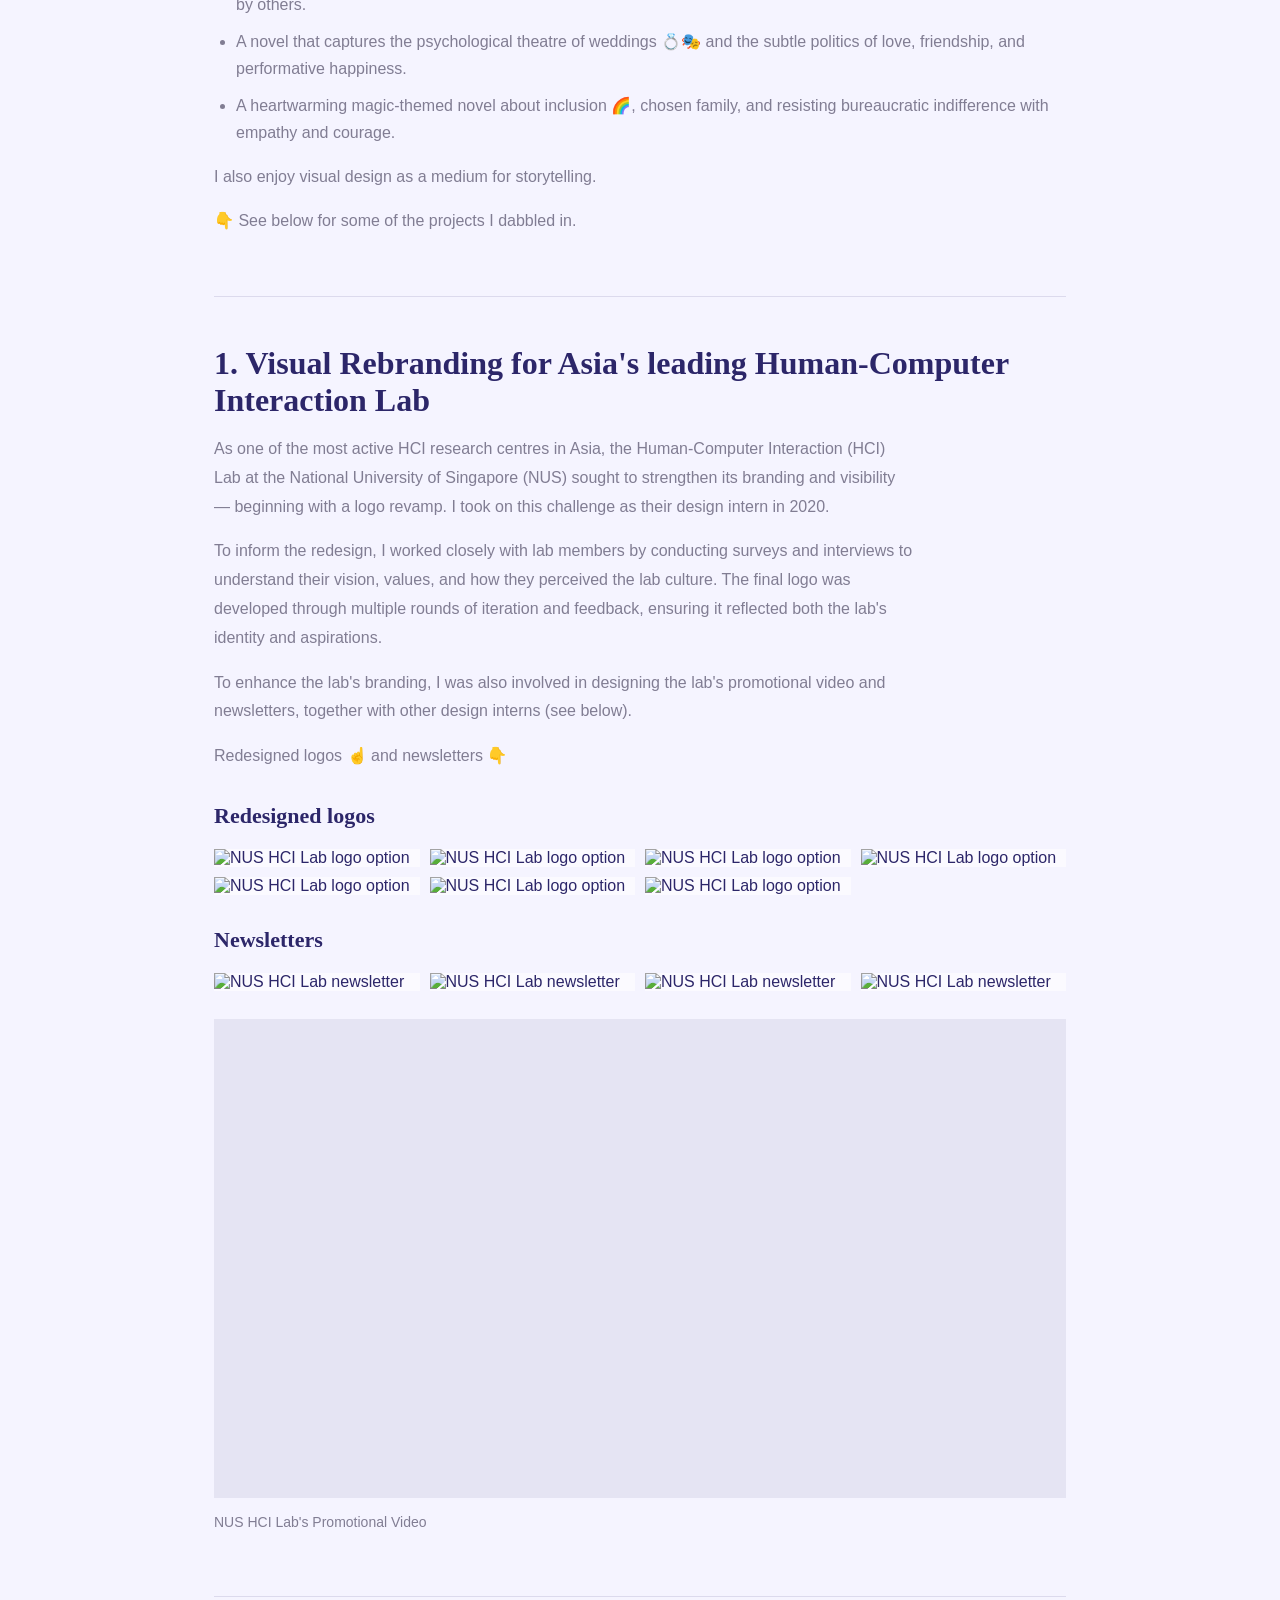
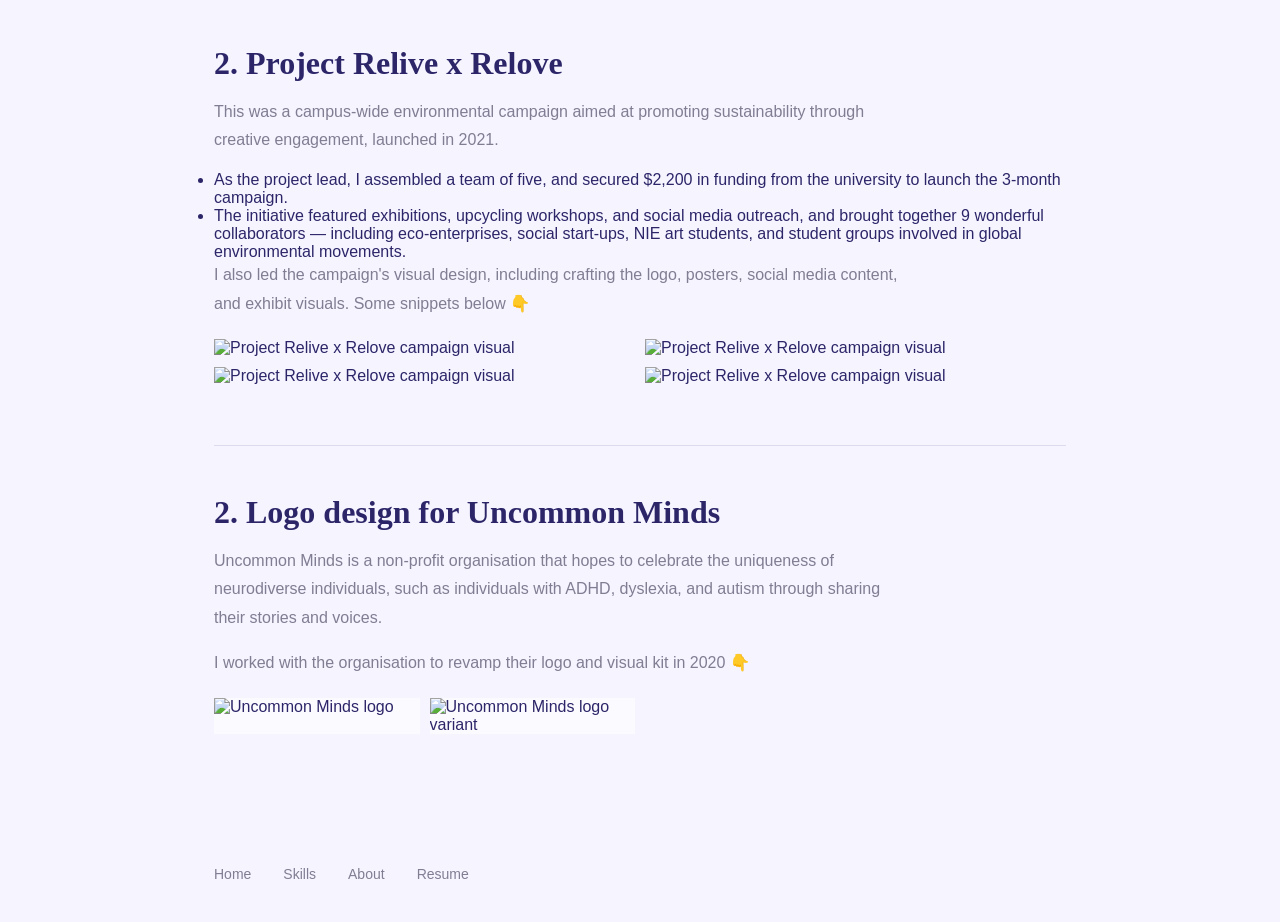
==== commit 12d6be46: "Improve fidelity for about, skills, and shared motion" ====
--- a/about.html
+++ b/about.html
@@ -25,15 +25,16 @@
 
     <div class="about-intro">
       <h2>About me</h2>
-      <p>Back in university, I studied how people think, relate, and behave - through the lenses of psychology and sociology.</p>
+      <p>Back in university, I studied <strong>how people think, relate, and behave</strong> - through the lenses of psychology and sociology.</p>
       <p>This academic curiosity soon drew me to try different stints, from research to UX, to service design and behavioural insights. My path has always been anchored by a key question:</p>
       <p class="highlight-q">"How might we design not just for people, but with a deep understanding of them?"</p>
-      <p>Today, I enjoy zooming into problems to untangle usability frictions through behavioural science and user research, and zooming out to reimagine systems and services at scale. I am most energised when solving complex challenges where human needs, organisational constraints, policy/service ambitions, and creative problem-solving collide.</p>
+      <p>Today, I enjoy zooming into problems to untangle usability frictions through behavioural science and user research, and zooming out to reimagine systems and services at scale. I am most energised when solving complex challenges where <strong>human needs, organisational constraints, policy/service ambitions, and creative problem-solving</strong> collide.</p>
     </div>
 
     <div class="about-hobbies">
       <h3>What I do when I'm not working</h3>
       <p>If you can't find me at my computer, I'm probably tinkering with a new sewing project, nose-deep in an e-book on my Kobo (Kobo over Kindle, always!) or chalking up for a bouldering route.</p>
+      <p class="about-photo-caption"><em>Fell with grace right after this was taken</em> <strong>🤪</strong></p>
       <p>👇 See below for my favourite books of 2024–2025, arranged in descending order of seriousness:</p>
 
       <div class="books-grid">
@@ -60,6 +61,7 @@
       <p>As one of the most active HCI research centres in Asia, the Human-Computer Interaction (HCI) Lab at the National University of Singapore (NUS) sought to strengthen its branding and visibility — beginning with a logo revamp. I took on this challenge as their design intern in 2020.</p>
       <p>To inform the redesign, I worked closely with lab members by conducting surveys and interviews to understand their vision, values, and how they perceived the lab culture. The final logo was developed through multiple rounds of iteration and feedback, ensuring it reflected both the lab's identity and aspirations.</p>
       <p>To enhance the lab's branding, I was also involved in designing the lab's promotional video and newsletters, together with other design interns (see below).</p>
+      <p>Redesigned logos ☝️ and newsletters 👇</p>
 
       <h3>Redesigned logos</h3>
       <div class="image-gallery">
@@ -79,19 +81,34 @@
         <img src="https://uxfolio-prod.s3.us-east-1.amazonaws.com/64e041976fa9110002bbd1c9/6862a79422ffb97224f9d76b/Xqhb0U3OEaXvOCcX.webp" alt="NUS HCI Lab newsletter">
         <img src="https://uxfolio-prod.s3.us-east-1.amazonaws.com/64e041976fa9110002bbd1c9/6862a79422ffb97224f9d76b/CAylXdM84CsHbhC1.webp" alt="NUS HCI Lab newsletter">
       </div>
+
+      <div class="about-video">
+        <iframe src="https://www.youtube.com/embed/AmeNqvCSik0?autoplay=0&amp;mute=0&amp;loop=0" title="NUS HCI Lab Promotional Video" allow="accelerometer; autoplay; clipboard-write; encrypted-media; gyroscope; picture-in-picture" allowfullscreen></iframe>
+        <p>NUS HCI Lab's Promotional Video</p>
+      </div>
     </div>
 
     <div class="about-section">
       <h2>2. Project Relive x Relove</h2>
       <p>This was a campus-wide environmental campaign aimed at promoting sustainability through creative engagement, launched in 2021.</p>
-      <p>As the project lead, I assembled a team of five, and secured $2,200 in funding from the university to launch the 3-month campaign.</p>
-      <p>The initiative featured exhibitions, upcycling workshops, and social media outreach, and brought together 9 wonderful collaborators — including eco-enterprises, social start-ups, NIE art students, and student groups involved in global environmental movements.</p>
-      <p>I also led the campaign's visual design, including crafting the logo, posters, social media content, and exhibit visuals.</p>
+      <ul>
+        <li>As the project lead, I assembled a team of five, and secured $2,200 in funding from the university to launch the 3-month campaign.</li>
+        <li>The initiative featured exhibitions, upcycling workshops, and social media outreach, and brought together 9 wonderful collaborators — including eco-enterprises, social start-ups, NIE art students, and student groups involved in global environmental movements.</li>
+      </ul>
+      <p>I also led the campaign's visual design, including crafting the logo, posters, social media content, and exhibit visuals. Some snippets below 👇</p>
+
+      <div class="image-gallery relive-gallery">
+        <img src="https://uxfolio-prod.s3.us-east-1.amazonaws.com/64e041976fa9110002bbd1c9/6862a79422ffb97224f9d76b/g8mFDSEZuFj92cQY.webp" alt="Project Relive x Relove campaign visual">
+        <img src="https://uxfolio-prod.s3.us-east-1.amazonaws.com/64e041976fa9110002bbd1c9/6862a79422ffb97224f9d76b/aM5RDmp4njP2twaL.webp" alt="Project Relive x Relove campaign visual">
+        <img src="https://uxfolio-prod.s3.us-east-1.amazonaws.com/64e041976fa9110002bbd1c9/6862a79422ffb97224f9d76b/XLYzWI8MRMqOt3jq.webp" alt="Project Relive x Relove campaign visual">
+        <img src="https://uxfolio-prod.s3.us-east-1.amazonaws.com/64e041976fa9110002bbd1c9/6862a79422ffb97224f9d76b/UxclleLNVReUgL6j.webp" alt="Project Relive x Relove campaign visual">
+      </div>
     </div>
 
     <div class="about-section">
-      <h2>3. Logo design for Uncommon Minds</h2>
-      <p>Uncommon Minds is a non-profit organisation that hopes to celebrate the uniqueness of neurodiverse individuals, such as individuals with ADHD, dyslexia, and autism through sharing their stories and voices. I worked with the organisation to revamp their logo and visual kit in 2020.</p>
+      <h2>2. Logo design for Uncommon Minds</h2>
+      <p>Uncommon Minds is a non-profit organisation that hopes to celebrate the uniqueness of neurodiverse individuals, such as individuals with ADHD, dyslexia, and autism through sharing their stories and voices.</p>
+      <p>I worked with the organisation to revamp their logo and visual kit in 2020 👇</p>
       <div class="image-gallery">
         <img src="https://uxfolio-prod.s3.us-east-1.amazonaws.com/64e041976fa9110002bbd1c9/6862a79422ffb97224f9d76b/nWKdkx013gH1Mzw9.webp" alt="Uncommon Minds logo">
         <img src="https://uxfolio-prod.s3.us-east-1.amazonaws.com/64e041976fa9110002bbd1c9/6862a79422ffb97224f9d76b/mJIWCzT5bER84QRN.webp" alt="Uncommon Minds logo variant">
@@ -109,5 +126,7 @@
     </nav>
   </footer>
 
+  <script src="script.js"></script>
+
 </body>
 </html>
--- a/style.css
+++ b/style.css
@@ -45,6 +45,14 @@
   min-height: 100vh;
 }
 
+body.menu-open {
+  overflow: hidden;
+}
+
+a {
+  color: inherit;
+}
+
 /* ─── HERO ─────────────────────────────────────────── */
 .hero {
   text-align: center;
@@ -84,6 +92,7 @@
   top: 0;
   z-index: 100;
   display: flex;
+  flex-wrap: wrap;
   justify-content: center;
   gap: 40px;
   padding: 16px 24px;
@@ -261,6 +270,7 @@
 /* ─── FOOTER NAV ───────────────────────────────────── */
 .footer-nav {
   display: flex;
+  flex-wrap: wrap;
   gap: 32px;
   padding: 32px 24px 40px;
   max-width: 900px;
@@ -374,6 +384,38 @@
   opacity: 0.7;
 }
 
+.skills-orchestrator {
+  margin-bottom: 52px;
+}
+
+.skills-orchestrator p:first-child {
+  font-family: 'Merchant', serif;
+  font-size: 24px;
+  line-height: 1.4;
+  color: var(--navy);
+  margin-bottom: 12px;
+}
+
+.skills-orchestrator p:last-child {
+  font-size: 17px;
+  color: var(--muted);
+  line-height: 1.8;
+  max-width: 760px;
+}
+
+.skills-explainer {
+  list-style: disc;
+  padding-left: 22px;
+  margin-bottom: 18px;
+}
+
+.skills-explainer li {
+  font-size: 16px;
+  color: var(--muted);
+  line-height: 1.8;
+  margin-bottom: 12px;
+}
+
 /* ─── ABOUT PAGE ───────────────────────────────────── */
 .about-intro {
   margin-bottom: 60px;
@@ -417,6 +459,12 @@
   color: var(--muted);
   line-height: 1.8;
   margin-bottom: 16px;
+}
+
+.about-photo-caption {
+  font-size: 18px;
+  color: var(--navy);
+  margin: 8px 0 4px;
 }
 
 .books-grid {
@@ -478,6 +526,32 @@
 
 .image-gallery.wide img {
   max-height: 360px;
+}
+
+.about-video {
+  margin-top: 28px;
+}
+
+.about-video iframe {
+  width: 100%;
+  aspect-ratio: 16 / 9;
+  border: 0;
+  display: block;
+  background: rgba(44, 38, 105, 0.08);
+}
+
+.about-video p {
+  font-size: 14px;
+  color: var(--muted);
+  margin-top: 12px;
+}
+
+.relive-gallery {
+  grid-template-columns: repeat(2, minmax(0, 1fr));
+}
+
+.relive-gallery img {
+  background: transparent;
 }
 
 /* ─── CASE STUDY PAGES ─────────────────────────────── */
@@ -816,15 +890,158 @@
   line-height: 1.4;
 }
 
+.reveal-ready {
+  opacity: 0;
+  transform: translateY(26px);
+  transition:
+    opacity 0.7s ease,
+    transform 0.8s cubic-bezier(0.22, 1, 0.36, 1);
+  transition-delay: var(--reveal-delay, 0ms);
+}
+
+.reveal-ready.is-visible {
+  opacity: 1;
+  transform: translateY(0);
+}
+
 /* ─── RESPONSIVE ───────────────────────────────────── */
 @media (max-width: 768px) {
-  .hero h1 { font-size: 48px; }
-  .hero .subtitle { font-size: 17px; }
-  .site-nav { gap: 20px; }
+  .hero {
+    padding: 56px 20px 36px;
+  }
+  .hero h1 {
+    font-size: 48px;
+    line-height: 1.05;
+  }
+  .hero .subtitle {
+    font-size: 17px;
+    max-width: 420px;
+  }
+  .site-nav {
+    gap: 14px 24px;
+    padding: 12px 20px;
+  }
+  .page-content {
+    padding: 44px 20px 72px;
+  }
+  .section-title,
+  .about-intro h2,
+  .projects-heading h2,
+  .skills-sidetrack h2,
+  .cs-section h2,
+  .cs-learnings h2 {
+    font-size: 34px;
+  }
+  .projects-heading {
+    gap: 14px;
+    margin-bottom: 28px;
+  }
   .projects-grid { grid-template-columns: 1fr; }
   .project-card.full-width { grid-column: 1; }
+  .project-card img { min-height: 240px; }
+  .project-card.full-width img { min-height: 280px; }
+  .card-overlay,
+  .more-project-card .more-card-overlay {
+    position: static;
+    opacity: 1;
+    background: rgba(44, 38, 105, 0.05);
+    padding: 18px 18px 22px;
+  }
+  .card-overlay h3,
+  .more-card-overlay h3 {
+    color: var(--navy);
+  }
+  .card-overlay p,
+  .more-card-overlay p {
+    color: var(--muted);
+  }
+  .project-card:hover img,
+  .more-project-card:hover img {
+    transform: none;
+  }
   .skills-grid { grid-template-columns: 1fr; }
+  .skills-orchestrator {
+    margin-bottom: 44px;
+  }
+  .skills-orchestrator p:first-child {
+    font-size: 22px;
+  }
+  .skills-orchestrator p:last-child {
+    font-size: 16px;
+  }
+  .skills-sidetrack h3,
+  .about-hobbies h3,
+  .cs-section h3,
+  .cs-impact h3 {
+    font-size: 24px;
+  }
+  .about-intro p,
+  .about-section p,
+  .cs-section p,
+  .cs-section li,
+  .about-hobbies p,
+  .skill-card li,
+  .skills-sidetrack p {
+    font-size: 15px;
+  }
+  .about-intro .highlight-q {
+    font-size: 20px;
+    padding-left: 16px;
+  }
+  .image-gallery,
+  .cs-image-grid,
+  .more-projects-grid {
+    grid-template-columns: 1fr;
+  }
+  .relive-gallery {
+    grid-template-columns: 1fr;
+  }
   .cs-meta { flex-direction: column; gap: 20px; }
   .cs-header h1 { font-size: 36px; }
+  .cs-header .cs-subtitle { font-size: 18px; }
+  .cs-body,
+  .cs-header,
+  .cs-nav-back {
+    padding-left: 20px;
+    padding-right: 20px;
+  }
+  .cs-phase {
+    width: 100%;
+  }
   .cs-impact-grid { grid-template-columns: repeat(2, 1fr); }
-}
+  .footer-nav {
+    gap: 12px 24px;
+    padding: 28px 20px 36px;
+  }
+}
+
+@media (max-width: 520px) {
+  .hero h1 {
+    font-size: 42px;
+  }
+  .projects-heading h2,
+  .section-title,
+  .about-intro h2,
+  .skills-sidetrack h2,
+  .cs-section h2,
+  .cs-learnings h2 {
+    font-size: 30px;
+  }
+  .books-grid {
+    grid-template-columns: 1fr;
+  }
+  .about-photo-caption {
+    font-size: 16px;
+  }
+  .cs-header h1 {
+    font-size: 32px;
+  }
+  .cs-impact-grid {
+    grid-template-columns: 1fr;
+  }
+  .reveal-ready {
+    opacity: 1;
+    transform: none;
+    transition: none;
+  }
+}
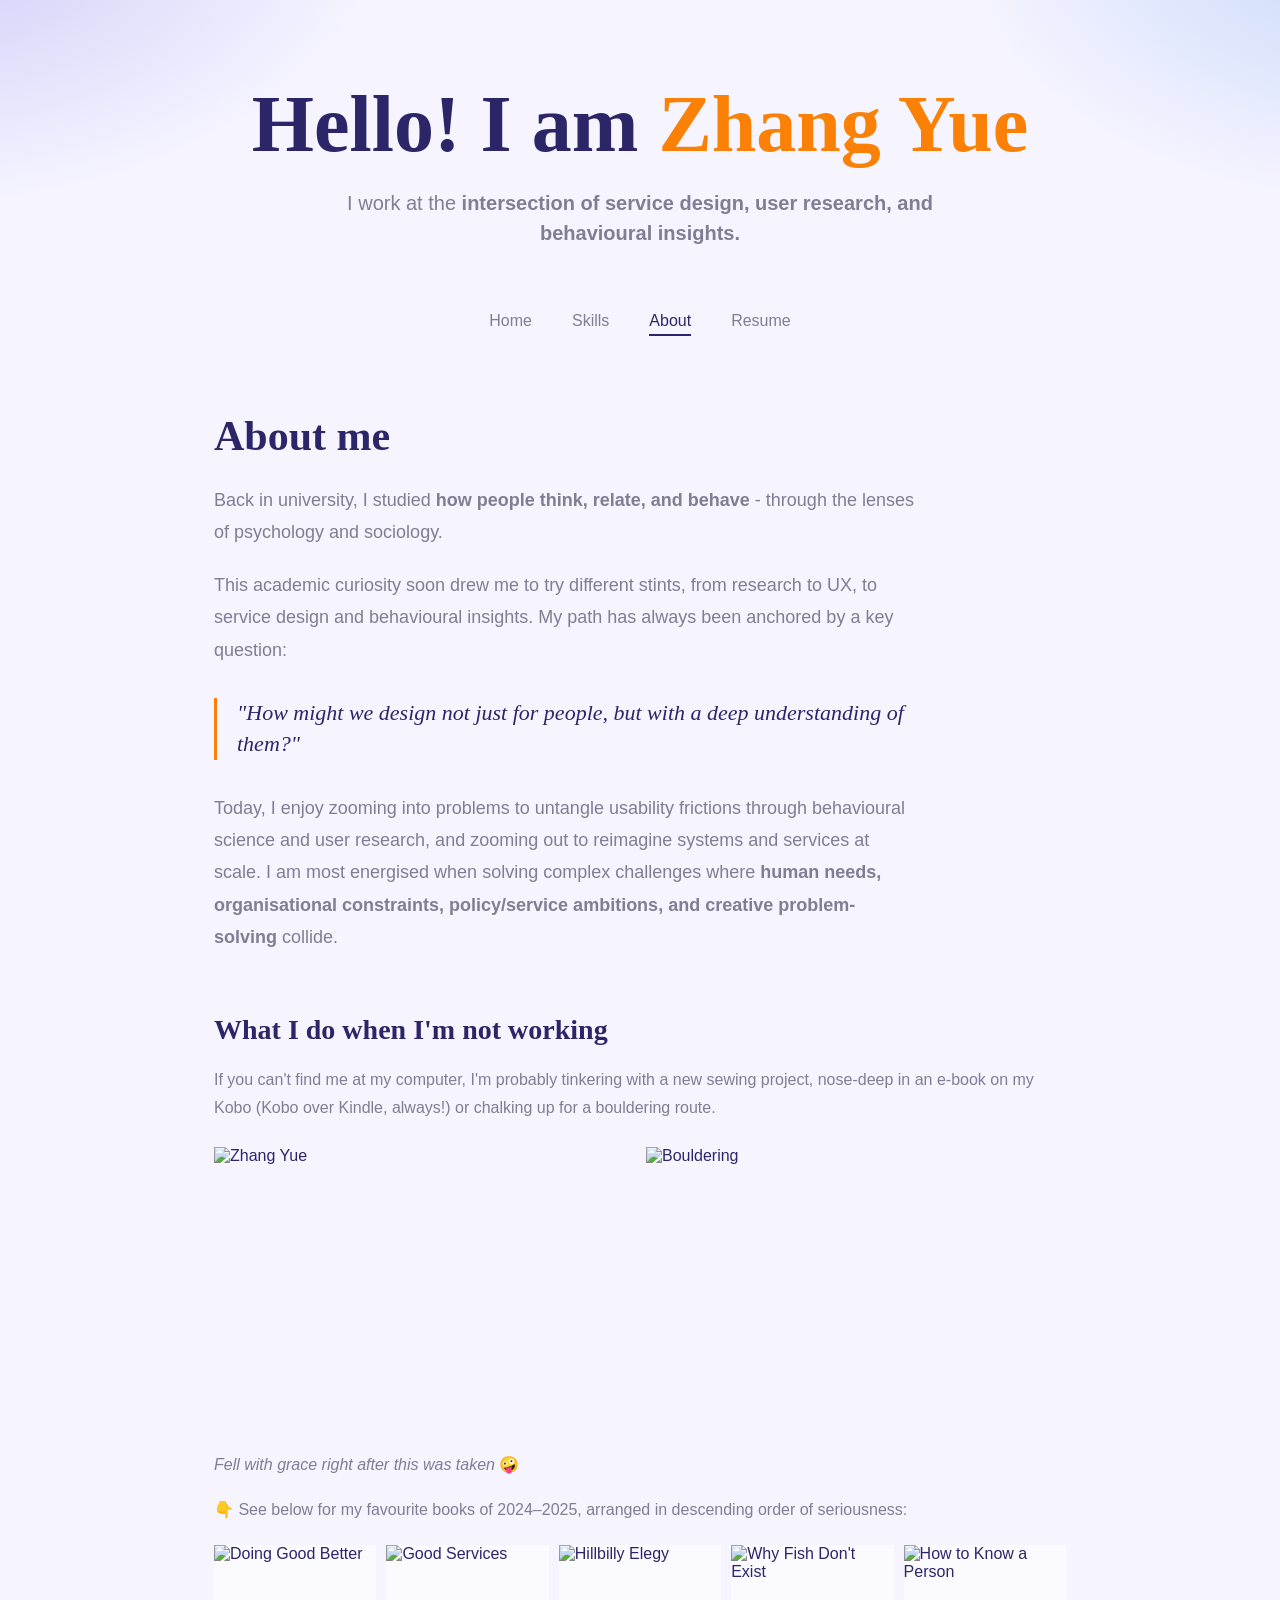
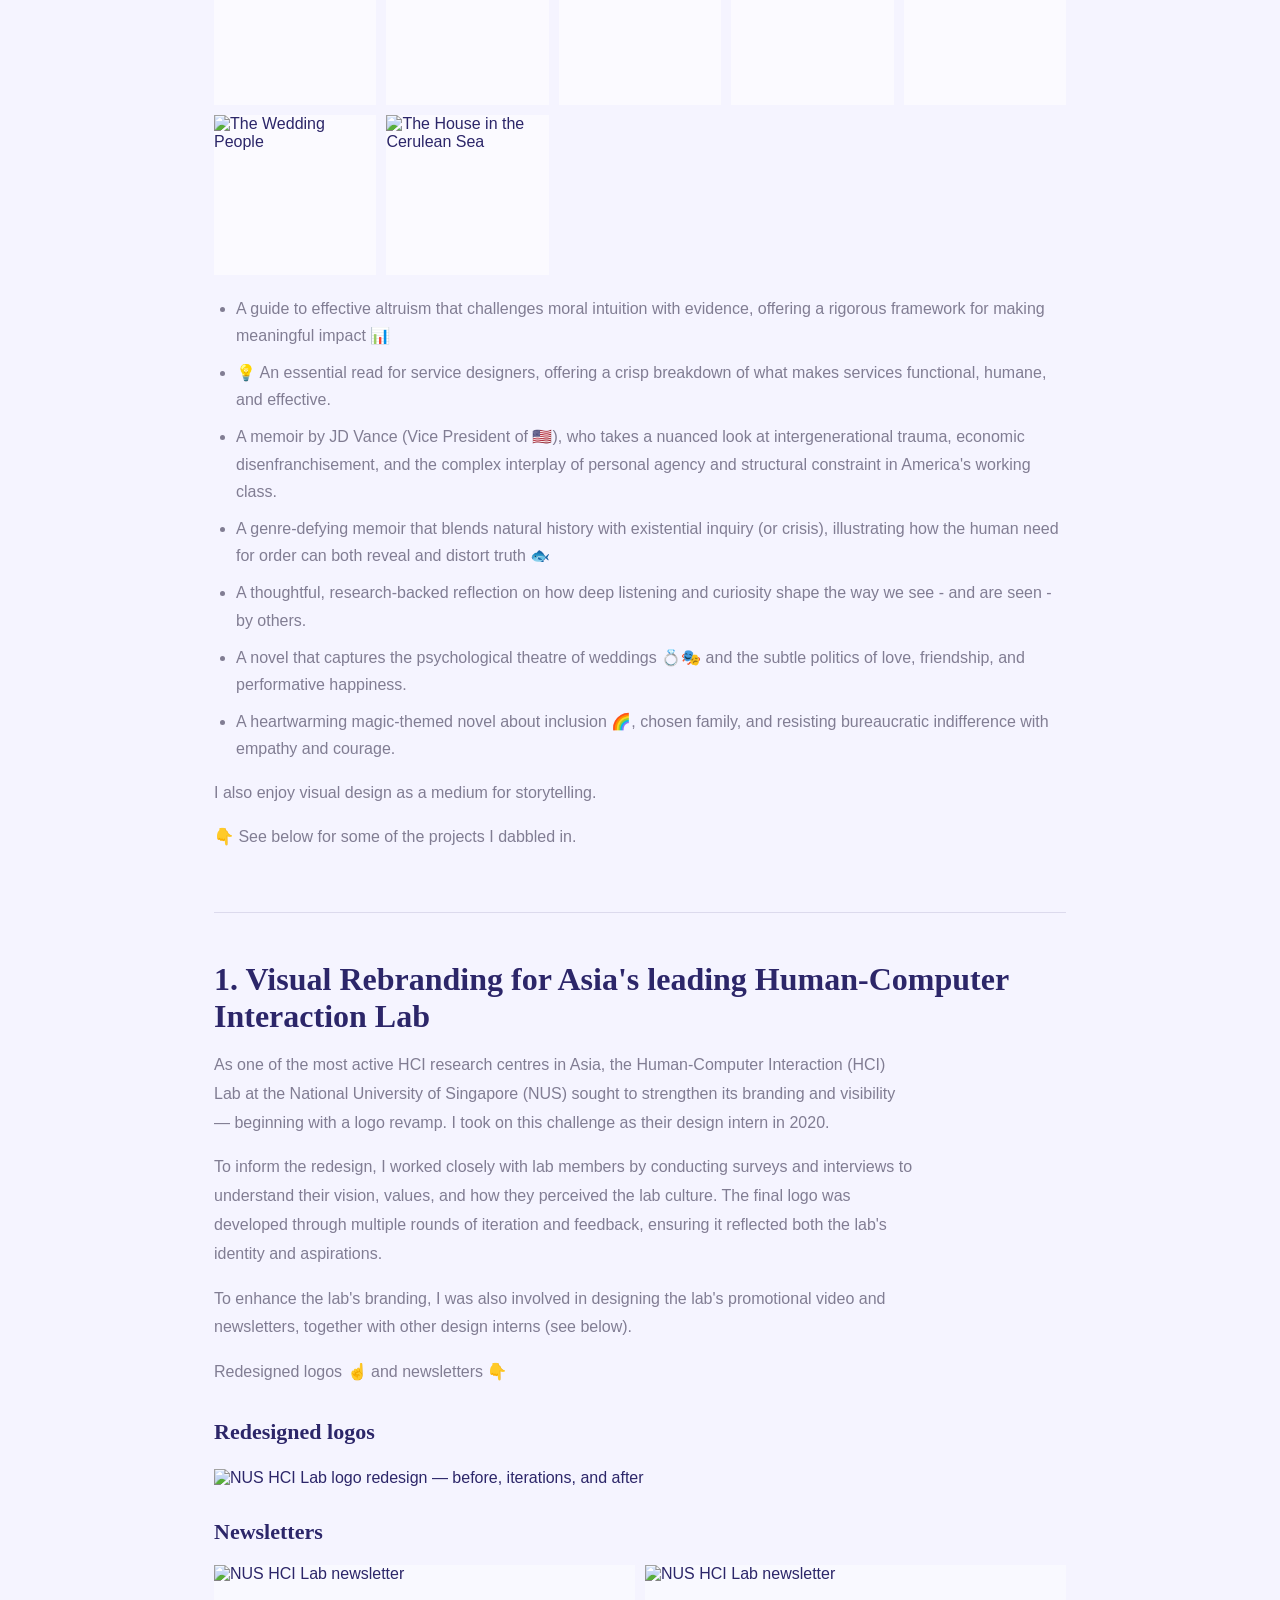
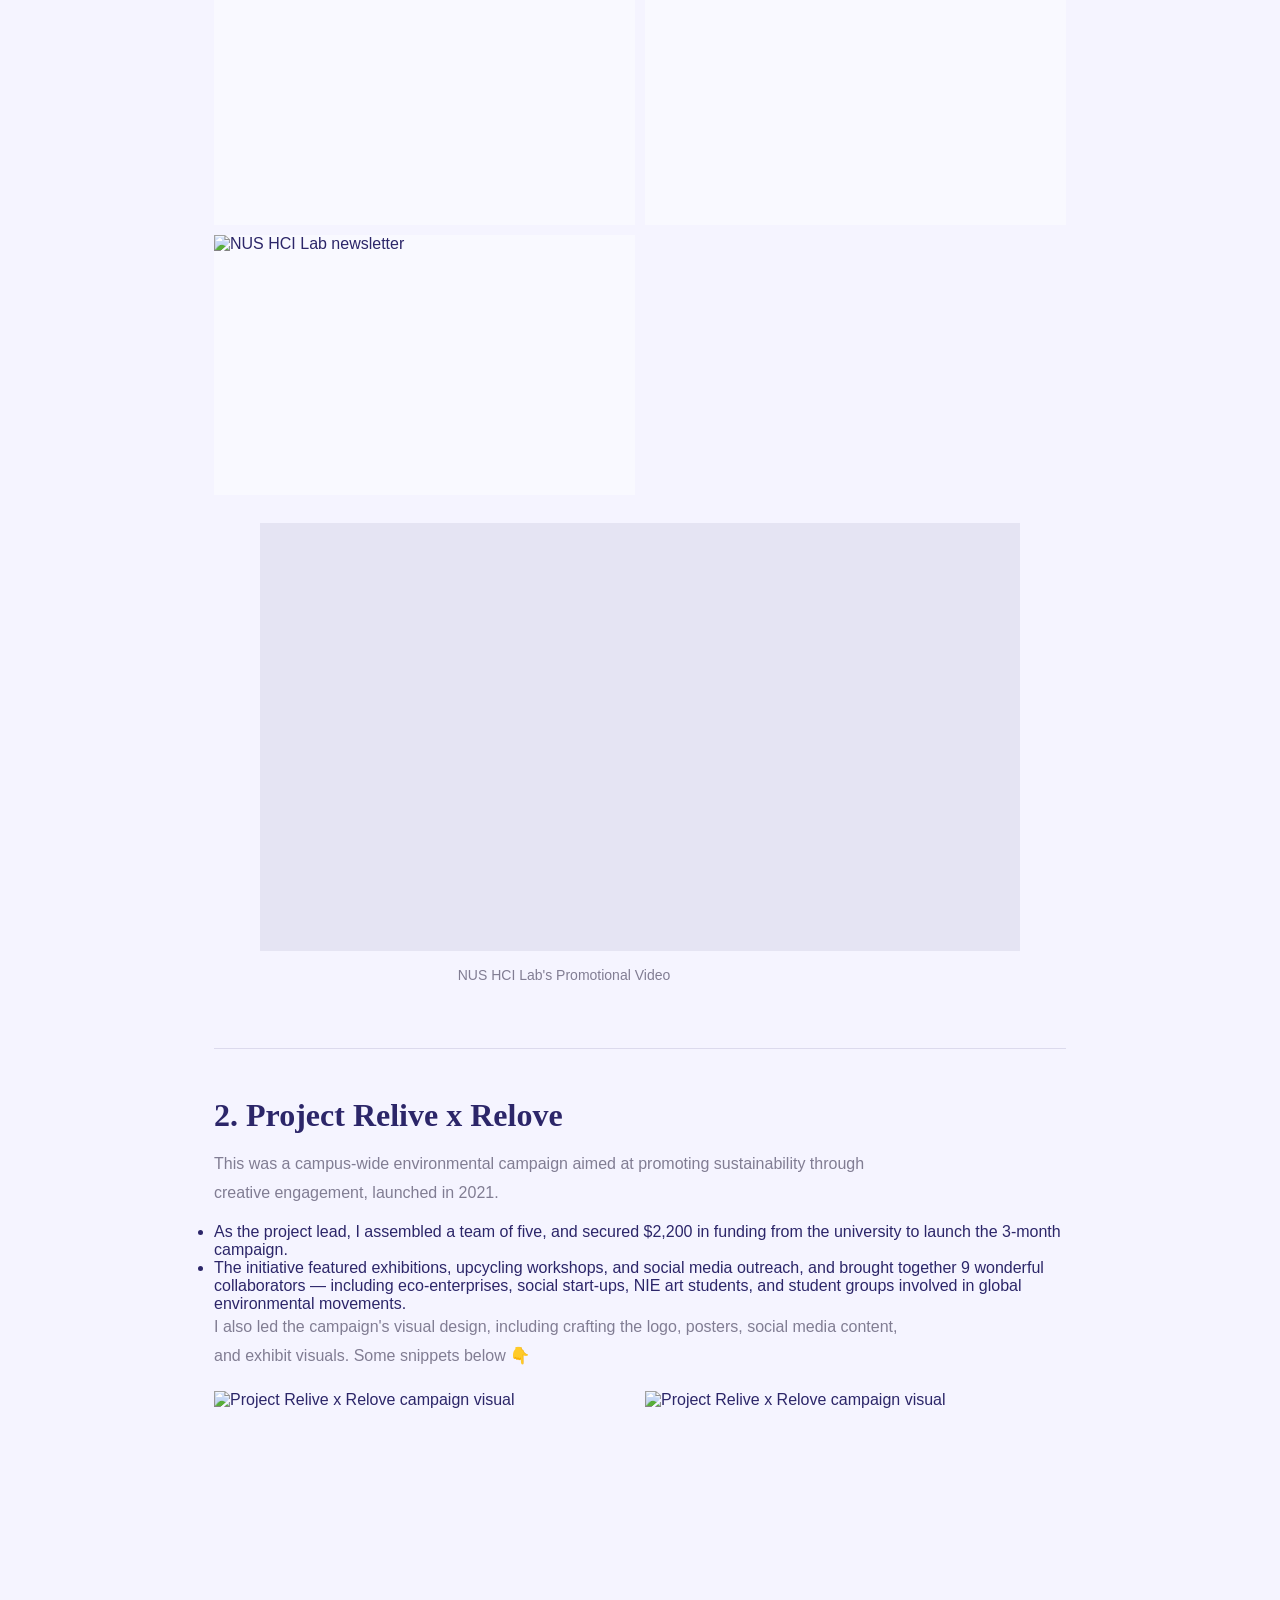
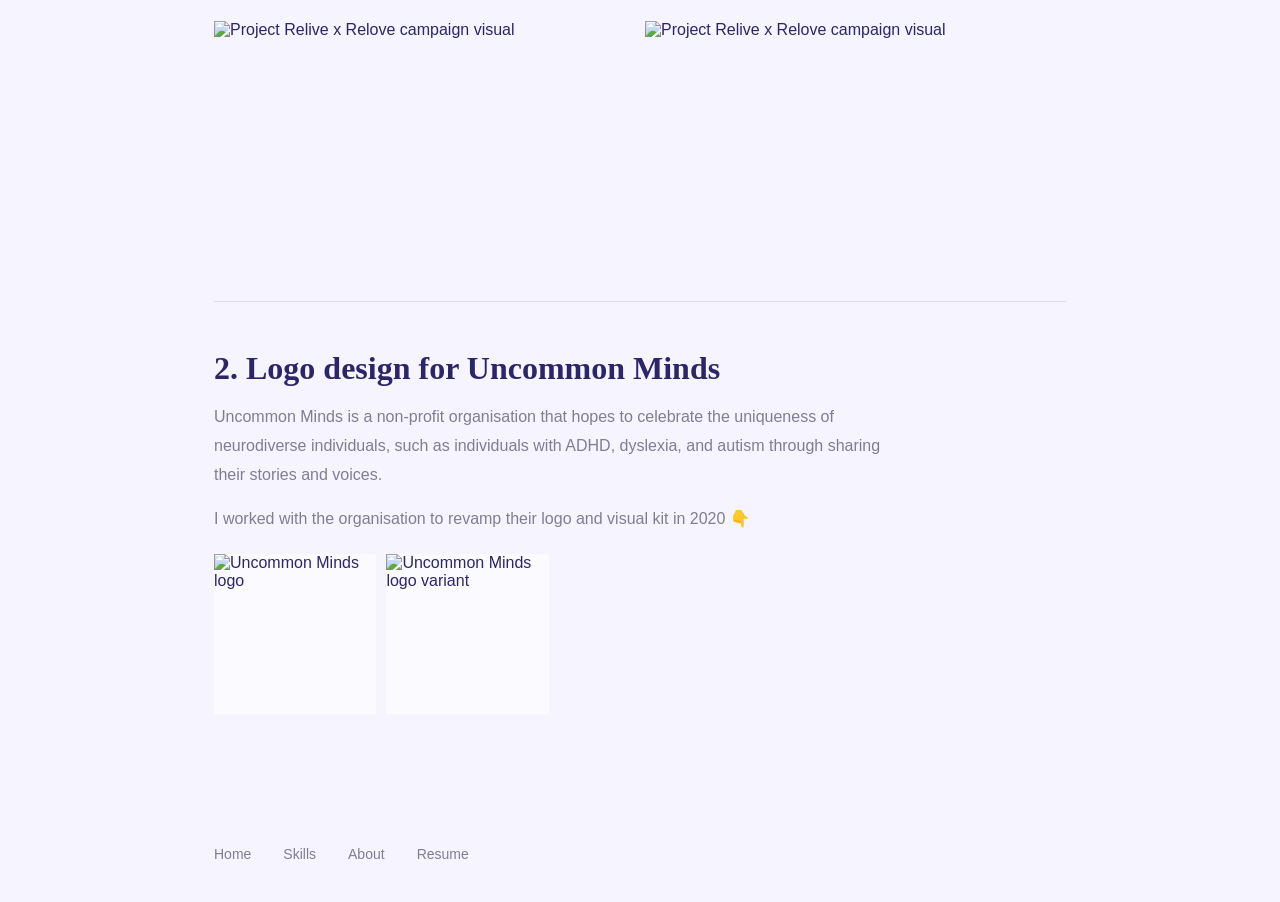
==== commit 86a5c293: "Fix about page images: correct placements and sizing - Personal photos (portrait + bouldering) now i" ====
--- a/about.html
+++ b/about.html
@@ -34,12 +34,22 @@
     <div class="about-hobbies">
       <h3>What I do when I'm not working</h3>
       <p>If you can't find me at my computer, I'm probably tinkering with a new sewing project, nose-deep in an e-book on my Kobo (Kobo over Kindle, always!) or chalking up for a bouldering route.</p>
+
+      <div class="books-grid">
+        <img src="https://uxfolio-prod.s3.us-east-1.amazonaws.com/64e041976fa9110002bbd1c9/6862a79422ffb97224f9d76b/Il1QG07njlJh81BL.webp" alt="Zhang Yue">
+        <img src="https://uxfolio-prod.s3.us-east-1.amazonaws.com/64e041976fa9110002bbd1c9/6862a79422ffb97224f9d76b/oGJr0XuQGKmPEW1p.webp" alt="Bouldering">
+      </div>
       <p class="about-photo-caption"><em>Fell with grace right after this was taken</em> <strong>🤪</strong></p>
       <p>👇 See below for my favourite books of 2024–2025, arranged in descending order of seriousness:</p>
 
-      <div class="books-grid">
-        <img src="https://uxfolio-prod.s3.us-east-1.amazonaws.com/64e041976fa9110002bbd1c9/6862a79422ffb97224f9d76b/Il1QG07njlJh81BL.webp" alt="Books shelf">
-        <img src="https://uxfolio-prod.s3.us-east-1.amazonaws.com/64e041976fa9110002bbd1c9/6862a79422ffb97224f9d76b/oGJr0XuQGKmPEW1p.webp" alt="Books shelf">
+      <div class="image-gallery">
+        <img src="https://uxfolio-prod.s3.us-east-1.amazonaws.com/64e041976fa9110002bbd1c9/6862a79422ffb97224f9d76b/S2dTX376383AONbL.webp" alt="Doing Good Better">
+        <img src="https://uxfolio-prod.s3.us-east-1.amazonaws.com/64e041976fa9110002bbd1c9/6862a79422ffb97224f9d76b/MjvgMVnVKwNKuvG4.webp" alt="Good Services">
+        <img src="https://uxfolio-prod.s3.us-east-1.amazonaws.com/64e041976fa9110002bbd1c9/6862a79422ffb97224f9d76b/MC4FS3DwApGtdJKR.webp" alt="Hillbilly Elegy">
+        <img src="https://uxfolio-prod.s3.us-east-1.amazonaws.com/64e041976fa9110002bbd1c9/6862a79422ffb97224f9d76b/ETzfP0MzYLm0wjFy.webp" alt="Why Fish Don't Exist">
+        <img src="https://uxfolio-prod.s3.us-east-1.amazonaws.com/64e041976fa9110002bbd1c9/6862a79422ffb97224f9d76b/hVBxtzsYDcAJY2eE.webp" alt="How to Know a Person">
+        <img src="https://uxfolio-prod.s3.us-east-1.amazonaws.com/64e041976fa9110002bbd1c9/6862a79422ffb97224f9d76b/MOTJKMrNUJZizaU2.webp" alt="The Wedding People">
+        <img src="https://uxfolio-prod.s3.us-east-1.amazonaws.com/64e041976fa9110002bbd1c9/6862a79422ffb97224f9d76b/V5veDrNWvknD9LIN.webp" alt="The House in the Cerulean Sea">
       </div>
 
       <ul style="margin: 16px 0 16px 22px; display: flex; flex-direction: column; gap: 10px;">
@@ -64,19 +74,10 @@
       <p>Redesigned logos ☝️ and newsletters 👇</p>
 
       <h3>Redesigned logos</h3>
-      <div class="image-gallery">
-        <img src="https://uxfolio-prod.s3.us-east-1.amazonaws.com/64e041976fa9110002bbd1c9/6862a79422ffb97224f9d76b/S2dTX376383AONbL.webp" alt="NUS HCI Lab logo option">
-        <img src="https://uxfolio-prod.s3.us-east-1.amazonaws.com/64e041976fa9110002bbd1c9/6862a79422ffb97224f9d76b/MjvgMVnVKwNKuvG4.webp" alt="NUS HCI Lab logo option">
-        <img src="https://uxfolio-prod.s3.us-east-1.amazonaws.com/64e041976fa9110002bbd1c9/6862a79422ffb97224f9d76b/MC4FS3DwApGtdJKR.webp" alt="NUS HCI Lab logo option">
-        <img src="https://uxfolio-prod.s3.us-east-1.amazonaws.com/64e041976fa9110002bbd1c9/6862a79422ffb97224f9d76b/ETzfP0MzYLm0wjFy.webp" alt="NUS HCI Lab logo option">
-        <img src="https://uxfolio-prod.s3.us-east-1.amazonaws.com/64e041976fa9110002bbd1c9/6862a79422ffb97224f9d76b/hVBxtzsYDcAJY2eE.webp" alt="NUS HCI Lab logo option">
-        <img src="https://uxfolio-prod.s3.us-east-1.amazonaws.com/64e041976fa9110002bbd1c9/6862a79422ffb97224f9d76b/MOTJKMrNUJZizaU2.webp" alt="NUS HCI Lab logo option">
-        <img src="https://uxfolio-prod.s3.us-east-1.amazonaws.com/64e041976fa9110002bbd1c9/6862a79422ffb97224f9d76b/V5veDrNWvknD9LIN.webp" alt="NUS HCI Lab logo option">
-      </div>
+      <img class="cs-image" src="https://uxfolio-prod.s3.us-east-1.amazonaws.com/64e041976fa9110002bbd1c9/6862a79422ffb97224f9d76b/qnxTryWqqtflSsCt.webp" alt="NUS HCI Lab logo redesign — before, iterations, and after">
 
       <h3>Newsletters</h3>
-      <div class="image-gallery">
-        <img src="https://uxfolio-prod.s3.us-east-1.amazonaws.com/64e041976fa9110002bbd1c9/6862a79422ffb97224f9d76b/qnxTryWqqtflSsCt.webp" alt="NUS HCI Lab newsletter">
+      <div class="image-gallery newsletters-gallery">
         <img src="https://uxfolio-prod.s3.us-east-1.amazonaws.com/64e041976fa9110002bbd1c9/6862a79422ffb97224f9d76b/saxUJGASeEj2y9cb.webp" alt="NUS HCI Lab newsletter">
         <img src="https://uxfolio-prod.s3.us-east-1.amazonaws.com/64e041976fa9110002bbd1c9/6862a79422ffb97224f9d76b/Xqhb0U3OEaXvOCcX.webp" alt="NUS HCI Lab newsletter">
         <img src="https://uxfolio-prod.s3.us-east-1.amazonaws.com/64e041976fa9110002bbd1c9/6862a79422ffb97224f9d76b/CAylXdM84CsHbhC1.webp" alt="NUS HCI Lab newsletter">
--- a/style.css
+++ b/style.css
@@ -202,7 +202,7 @@
 .projects-grid {
   display: grid;
   grid-template-columns: 1fr 1fr;
-  gap: 12px;
+  gap: 28px 24px;
 }
 
 .project-card {
@@ -211,10 +211,12 @@
   cursor: pointer;
   display: block;
   text-decoration: none;
+  aspect-ratio: 1 / 0.94;
 }
 
 .project-card.full-width {
   grid-column: 1 / -1;
+  aspect-ratio: 2.08 / 1;
 }
 
 .project-card img {
@@ -223,11 +225,6 @@
   object-fit: cover;
   display: block;
   transition: transform 0.4s ease;
-  min-height: 300px;
-}
-
-.project-card.full-width img {
-  min-height: 420px;
 }
 
 .project-card:hover img {
@@ -476,9 +473,9 @@
 
 .books-grid img {
   width: 100%;
-  height: auto;
-  display: block;
-  object-fit: contain;
+  height: 280px;
+  display: block;
+  object-fit: cover;
 }
 
 .about-section {
@@ -511,21 +508,26 @@
 
 .image-gallery {
   display: grid;
-  grid-template-columns: repeat(auto-fill, minmax(200px, 1fr));
+  grid-template-columns: repeat(auto-fill, minmax(160px, 1fr));
   gap: 10px;
   margin: 20px 0;
 }
 
 .image-gallery img {
   width: 100%;
-  height: auto;
+  height: 160px;
   display: block;
   object-fit: contain;
   background: rgba(255,255,255,0.6);
 }
 
-.image-gallery.wide img {
-  max-height: 360px;
+.newsletters-gallery {
+  grid-template-columns: repeat(2, 1fr);
+}
+
+.newsletters-gallery img {
+  height: 260px;
+  background: rgba(255,255,255,0.4);
 }
 
 .about-video {
@@ -538,12 +540,15 @@
   border: 0;
   display: block;
   background: rgba(44, 38, 105, 0.08);
+  max-width: 760px;
+  margin: 0 auto;
 }
 
 .about-video p {
   font-size: 14px;
   color: var(--muted);
   margin-top: 12px;
+  text-align: center;
 }
 
 .relive-gallery {
@@ -551,6 +556,8 @@
 }
 
 .relive-gallery img {
+  height: 220px;
+  object-fit: cover;
   background: transparent;
 }
 
@@ -618,6 +625,85 @@
   max-width: 220px;
 }
 
+/* ─── CS HERO GRID (title left, image right) ───────── */
+.cs-hero-grid {
+  display: grid;
+  grid-template-columns: 1fr 1fr;
+  gap: 40px;
+  align-items: center;
+  margin-bottom: 40px;
+}
+
+.cs-hero-img {
+  width: 100%;
+  height: auto;
+  display: block;
+  border-radius: 4px;
+}
+
+/* ─── PROBLEM / SOLUTION 2-COLUMN ─────────────────── */
+.cs-prob-sol {
+  display: grid;
+  grid-template-columns: 1fr 1fr;
+  gap: 48px;
+  margin-bottom: 56px;
+}
+
+/* ─── SECTION WITH SIDE IMAGE ───────────────────────  */
+.cs-2col {
+  display: grid;
+  grid-template-columns: 1fr 1fr;
+  gap: 48px;
+  align-items: start;
+  margin-bottom: 56px;
+  scroll-margin-top: 88px;
+}
+
+.cs-col-img {
+  width: 100%;
+  height: auto;
+  display: block;
+  border-radius: 4px;
+}
+
+.cs-col-text h2 {
+  font-family: 'Merchant', serif;
+  font-size: 36px;
+  color: var(--navy);
+  margin-bottom: 20px;
+}
+
+.cs-col-text h3 {
+  font-family: 'Merchant', serif;
+  font-size: 24px;
+  color: var(--navy);
+  margin: 28px 0 12px;
+}
+
+.cs-col-text p {
+  font-size: 16px;
+  color: var(--muted);
+  line-height: 1.8;
+  margin-bottom: 16px;
+}
+
+.cs-col-text ul,
+.cs-col-text ol {
+  padding-left: 22px;
+  margin-bottom: 16px;
+}
+
+.cs-col-text li {
+  font-size: 16px;
+  color: var(--muted);
+  line-height: 1.7;
+  margin-bottom: 6px;
+}
+
+.cs-col-text li strong {
+  color: var(--navy);
+}
+
 .cs-body {
   max-width: 900px;
   margin: 0 auto;
@@ -626,6 +712,7 @@
 
 .cs-section {
   margin-bottom: 56px;
+  scroll-margin-top: 88px;
 }
 
 .cs-section h2 {
@@ -668,39 +755,68 @@
 
 .cs-phases {
   display: flex;
+  align-items: flex-start;
+  margin-bottom: 48px;
+}
+
+.cs-phase {
+  flex: 1;
+  display: flex;
+  flex-direction: column;
+  align-items: center;
   gap: 12px;
-  margin-bottom: 40px;
-  flex-wrap: wrap;
-}
-
-.cs-phase {
-  display: flex;
-  align-items: center;
-  gap: 10px;
-  background: rgba(44, 38, 105, 0.06);
-  padding: 10px 20px 10px 10px;
-  border-radius: 40px;
-}
+  text-decoration: none;
+  position: relative;
+  padding: 0 4px;
+}
+
+/* connecting lines between circles */
+.cs-phase::before,
+.cs-phase::after {
+  content: '';
+  position: absolute;
+  top: 22px;
+  height: 1px;
+  background: rgba(213, 211, 231, 0.9);
+  z-index: 0;
+}
+.cs-phase::before { left: 0; right: calc(50% + 22px); }
+.cs-phase::after  { left: calc(50% + 22px); right: 0; }
+.cs-phase:first-child::before,
+.cs-phase:last-child::after { display: none; }
 
 .cs-phase .num {
-  font-family: 'Merchant', serif;
-  font-size: 15px;
-  font-weight: 700;
-  color: white;
-  background: var(--orange);
-  width: 30px;
-  height: 30px;
+  width: 44px;
+  height: 44px;
   border-radius: 50%;
+  border: 1.5px solid rgba(213, 211, 231, 0.9);
+  background: var(--bg);
+  color: var(--navy);
+  font-family: 'Merchant', serif;
+  font-size: 18px;
+  font-weight: 700;
   display: flex;
   align-items: center;
   justify-content: center;
   flex-shrink: 0;
+  position: relative;
+  z-index: 1;
+  transition: background 0.2s, border-color 0.2s, color 0.2s;
 }
 
 .cs-phase span:last-child {
-  font-size: 14px;
-  color: var(--navy);
-  font-weight: 600;
+  font-size: 13px;
+  color: var(--muted);
+  font-weight: 500;
+  text-align: center;
+  line-height: 1.4;
+  max-width: 120px;
+}
+
+.cs-phase:hover .num {
+  background: var(--orange);
+  border-color: var(--orange);
+  color: white;
 }
 
 .finding-card {
@@ -938,8 +1054,9 @@
   }
   .projects-grid { grid-template-columns: 1fr; }
   .project-card.full-width { grid-column: 1; }
-  .project-card img { min-height: 240px; }
-  .project-card.full-width img { min-height: 280px; }
+  .project-card {
+    aspect-ratio: auto;
+  }
   .card-overlay,
   .more-project-card .more-card-overlay {
     position: static;
@@ -989,6 +1106,7 @@
     padding-left: 16px;
   }
   .image-gallery,
+  .newsletters-gallery,
   .cs-image-grid,
   .more-projects-grid {
     grid-template-columns: 1fr;
@@ -997,6 +1115,11 @@
     grid-template-columns: 1fr;
   }
   .cs-meta { flex-direction: column; gap: 20px; }
+  .cs-hero-grid,
+  .cs-prob-sol,
+  .cs-2col {
+    grid-template-columns: 1fr;
+  }
   .cs-header h1 { font-size: 36px; }
   .cs-header .cs-subtitle { font-size: 18px; }
   .cs-body,
@@ -1005,9 +1128,16 @@
     padding-left: 20px;
     padding-right: 20px;
   }
+  .cs-phases {
+    flex-wrap: wrap;
+    justify-content: center;
+    gap: 24px 0;
+  }
   .cs-phase {
-    width: 100%;
-  }
+    flex: 0 0 50%;
+  }
+  .cs-phase::before,
+  .cs-phase::after { display: none; }
   .cs-impact-grid { grid-template-columns: repeat(2, 1fr); }
   .footer-nav {
     gap: 12px 24px;
@@ -1030,6 +1160,15 @@
   .books-grid {
     grid-template-columns: 1fr;
   }
+  .books-grid img,
+  .image-gallery img {
+    height: auto;
+    max-height: 320px;
+    object-fit: contain;
+  }
+  .relive-gallery img {
+    height: 180px;
+  }
   .about-photo-caption {
     font-size: 16px;
   }
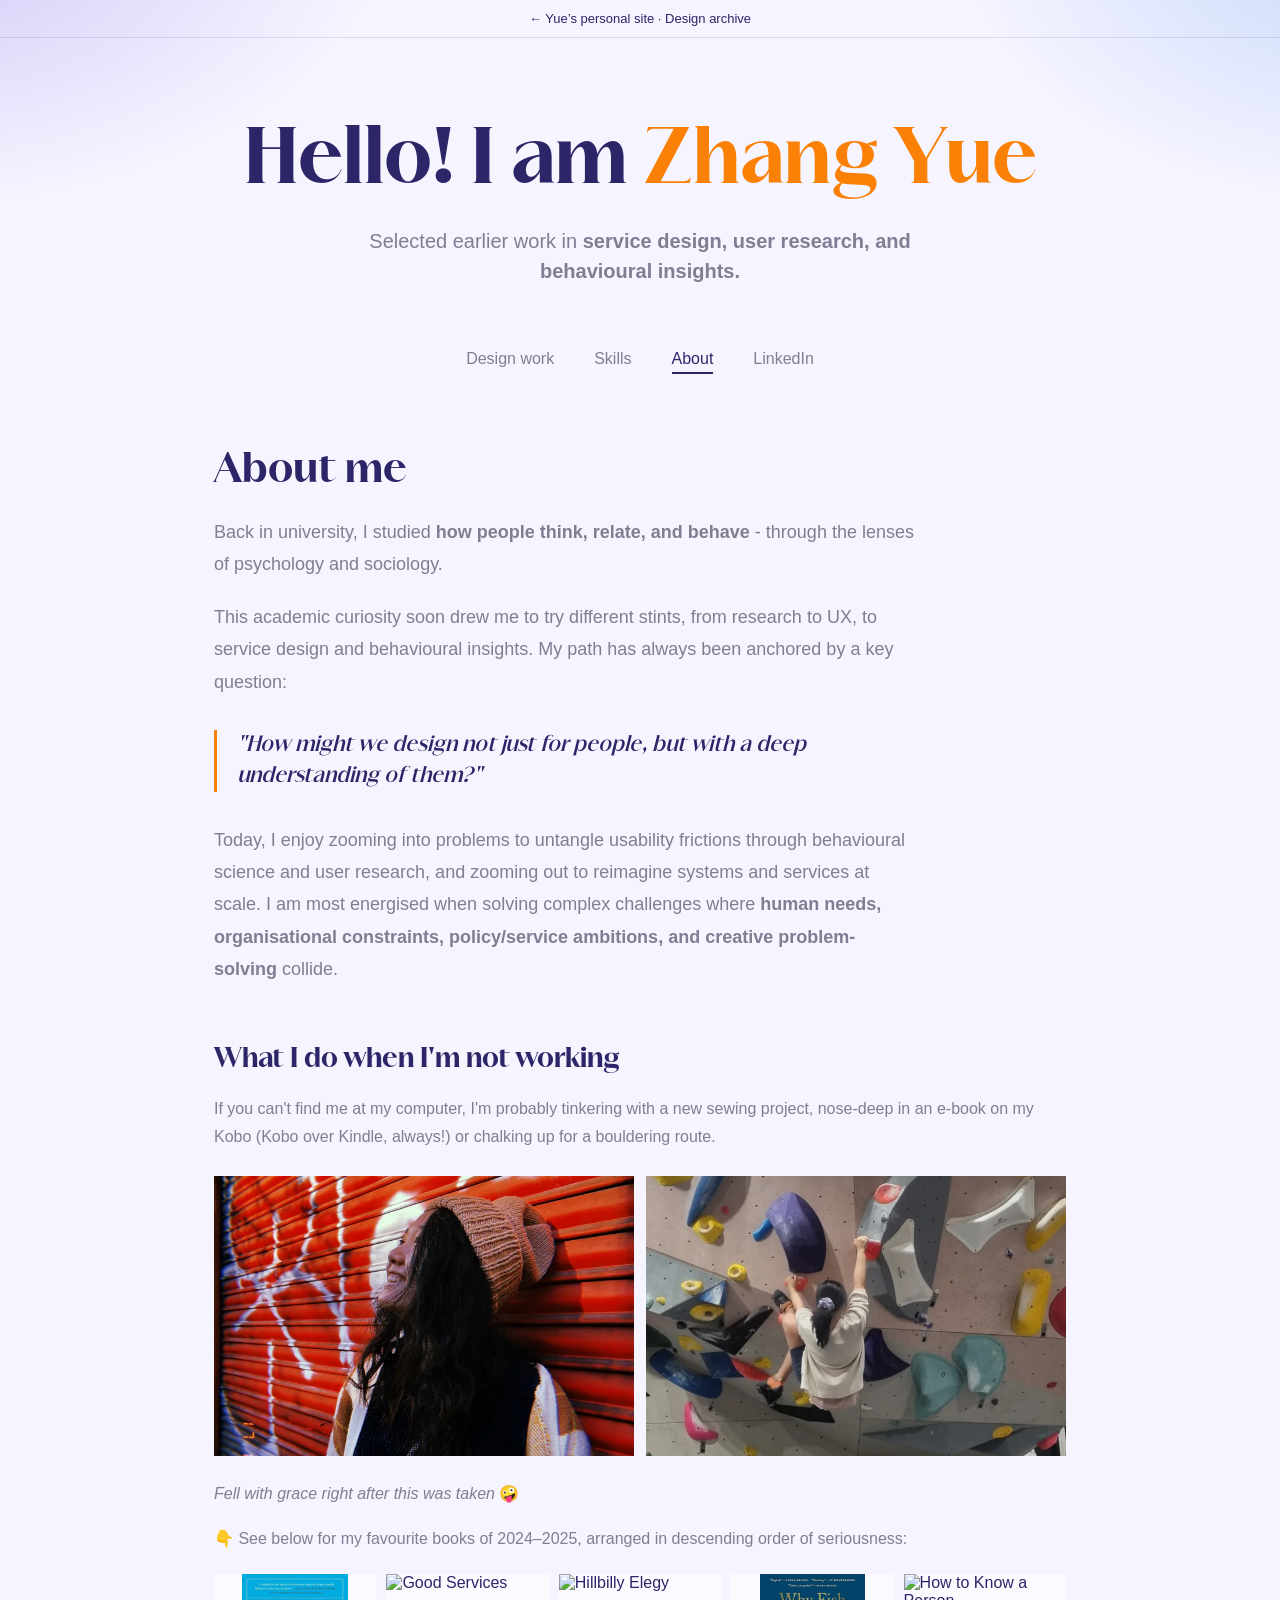
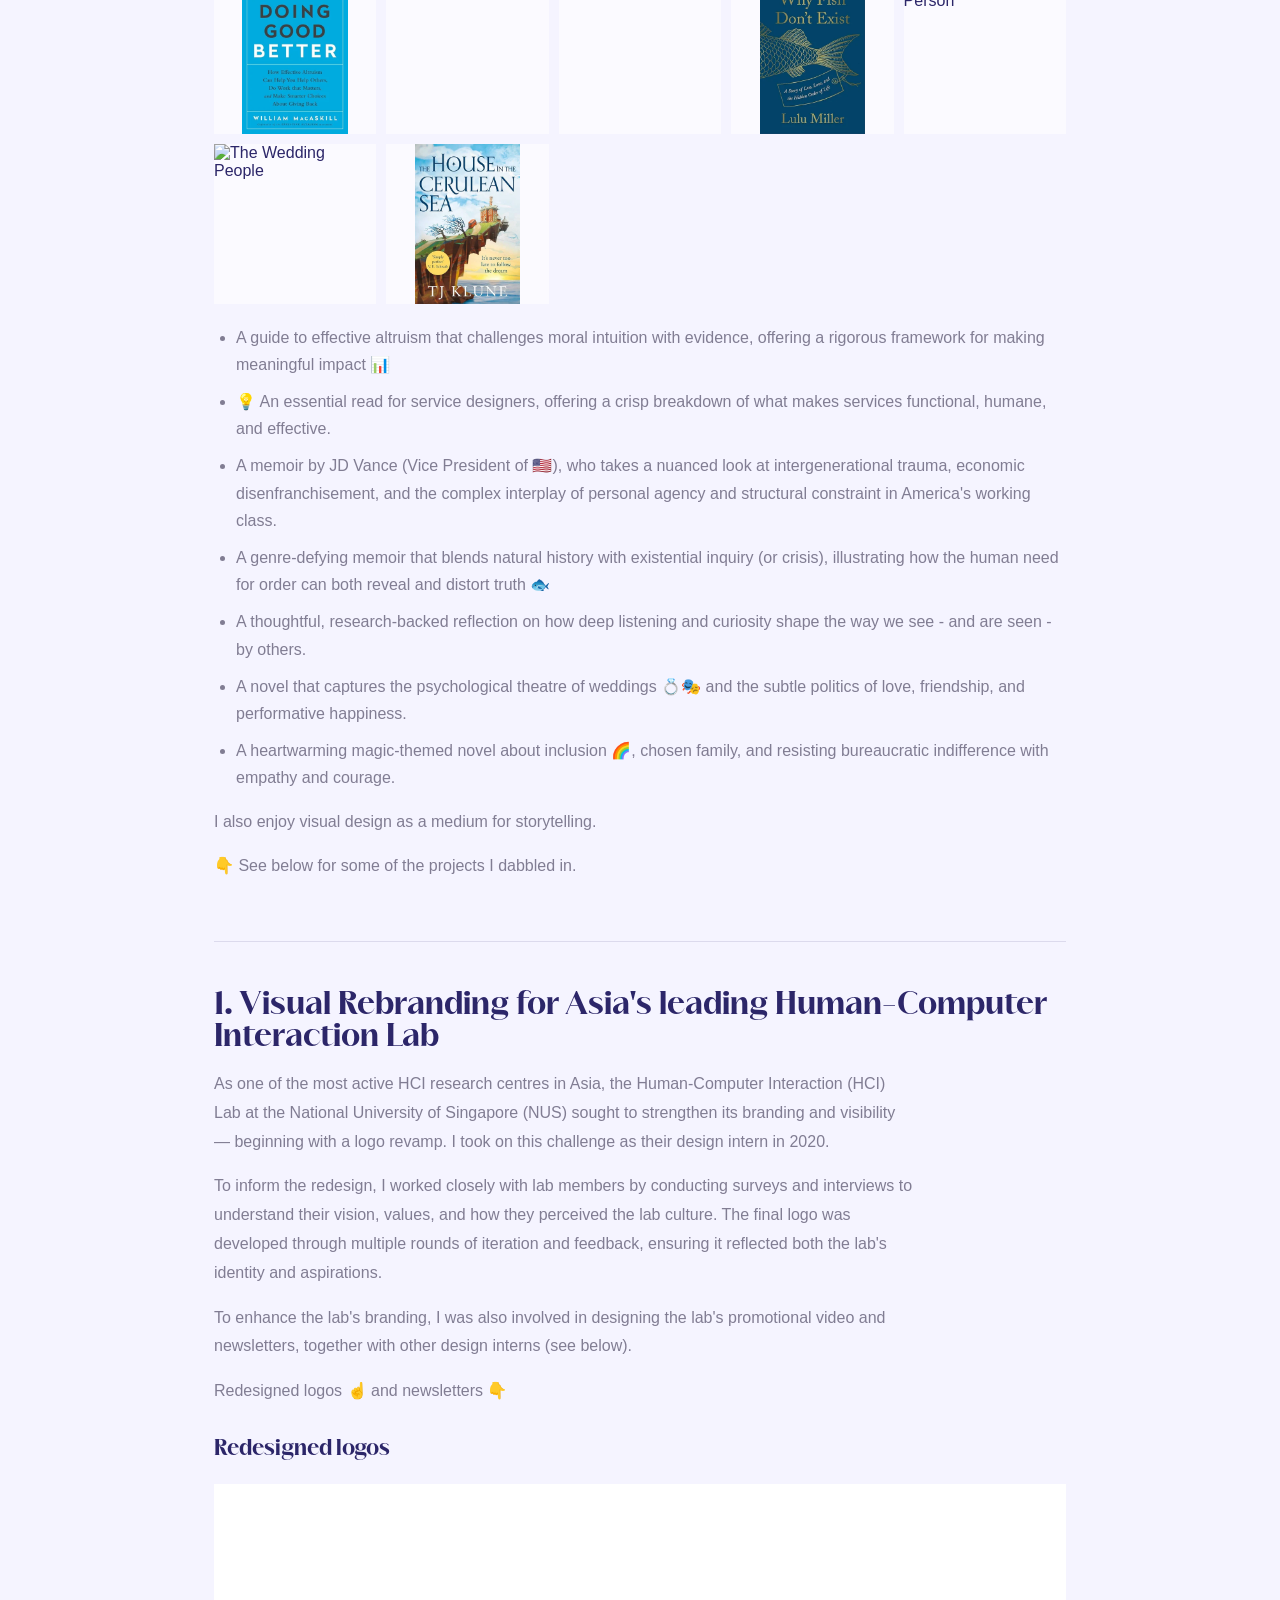
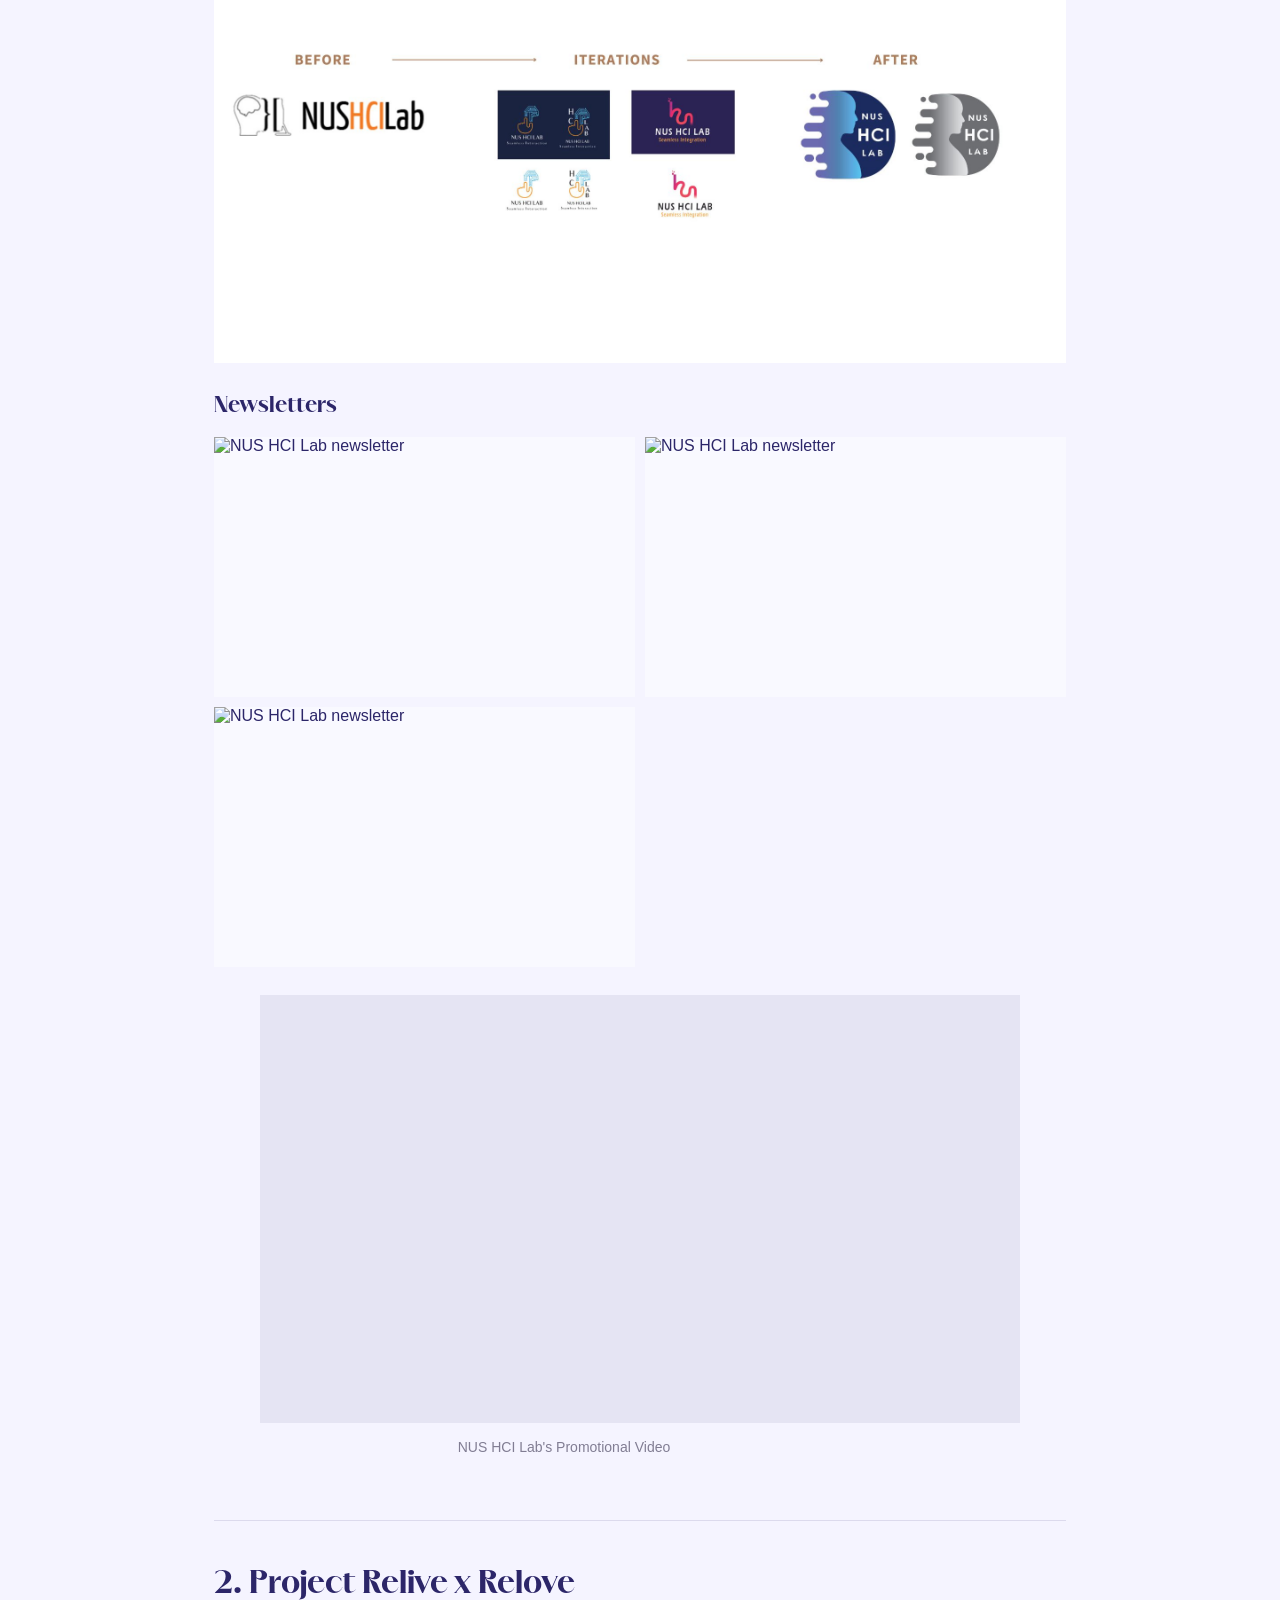
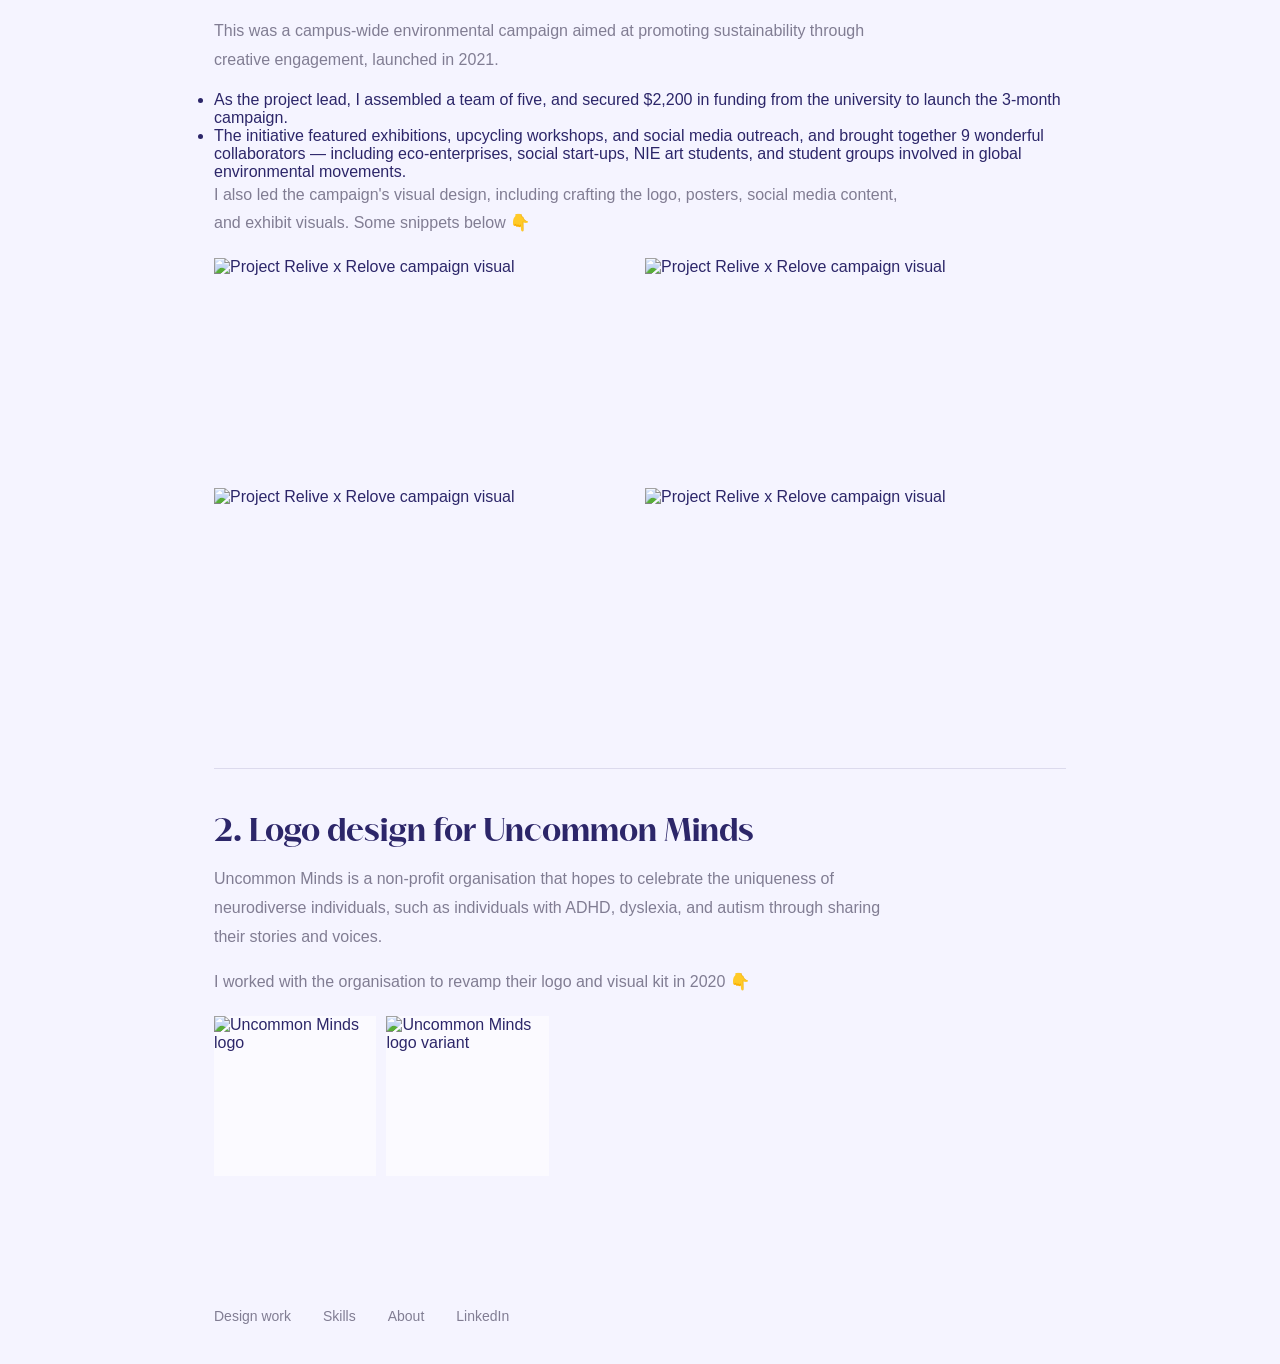
==== commit a9ba59c1: "Create personal site for AI governance research, writing and side projects" ====
--- a/about.html
+++ b/about.html
@@ -8,17 +8,20 @@
   <link rel="stylesheet" href="style.css">
 </head>
 <body>
+  <div class="archive-banner" style="padding: 11px 20px; border-bottom: 1px solid rgba(44, 38, 105, .12); text-align: center; font-size: 13px;">
+    <a href="index.html" style="color: var(--navy); text-decoration: none;">← Yue’s personal site · Design archive</a>
+  </div>
 
   <div class="hero">
     <h1>Hello! I am <span class="name">Zhang Yue</span></h1>
-    <p class="subtitle">I work at the <strong>intersection of service design, user research, and behavioural insights.</strong></p>
+    <p class="subtitle">Selected earlier work in <strong>service design, user research, and behavioural insights.</strong></p>
   </div>
 
   <nav class="site-nav">
-    <a href="index.html">Home</a>
+    <a href="design.html">Design work</a>
     <a href="skills.html">Skills</a>
     <a href="about.html" class="active">About</a>
-    <a href="https://uxfolio-prod.s3.us-east-1.amazonaws.com/64e041976fa9110002bbd1c9/Zhang_Yue_s_Resume__1__kyT.pdf" target="_blank">Resume</a>
+    <a href="https://www.linkedin.com/in/zhang-yue-nus/" target="_blank" rel="noopener noreferrer">LinkedIn</a>
   </nav>
 
   <div class="page-content">
@@ -36,20 +39,20 @@
       <p>If you can't find me at my computer, I'm probably tinkering with a new sewing project, nose-deep in an e-book on my Kobo (Kobo over Kindle, always!) or chalking up for a bouldering route.</p>
 
       <div class="books-grid">
-        <img src="https://uxfolio-prod.s3.us-east-1.amazonaws.com/64e041976fa9110002bbd1c9/6862a79422ffb97224f9d76b/Il1QG07njlJh81BL.webp" alt="Zhang Yue">
-        <img src="https://uxfolio-prod.s3.us-east-1.amazonaws.com/64e041976fa9110002bbd1c9/6862a79422ffb97224f9d76b/oGJr0XuQGKmPEW1p.webp" alt="Bouldering">
+        <img src="assets/images/yue-portrait.webp" alt="Zhang Yue">
+        <img src="assets/images/yue-bouldering.webp" alt="Bouldering">
       </div>
       <p class="about-photo-caption"><em>Fell with grace right after this was taken</em> <strong>🤪</strong></p>
       <p>👇 See below for my favourite books of 2024–2025, arranged in descending order of seriousness:</p>
 
       <div class="image-gallery">
-        <img src="https://uxfolio-prod.s3.us-east-1.amazonaws.com/64e041976fa9110002bbd1c9/6862a79422ffb97224f9d76b/S2dTX376383AONbL.webp" alt="Doing Good Better">
+        <img src="assets/images/book-doing-good-better.webp" alt="Doing Good Better">
         <img src="https://uxfolio-prod.s3.us-east-1.amazonaws.com/64e041976fa9110002bbd1c9/6862a79422ffb97224f9d76b/MjvgMVnVKwNKuvG4.webp" alt="Good Services">
         <img src="https://uxfolio-prod.s3.us-east-1.amazonaws.com/64e041976fa9110002bbd1c9/6862a79422ffb97224f9d76b/MC4FS3DwApGtdJKR.webp" alt="Hillbilly Elegy">
-        <img src="https://uxfolio-prod.s3.us-east-1.amazonaws.com/64e041976fa9110002bbd1c9/6862a79422ffb97224f9d76b/ETzfP0MzYLm0wjFy.webp" alt="Why Fish Don't Exist">
+        <img src="assets/images/book-why-fish-dont-exist.webp" alt="Why Fish Don't Exist">
         <img src="https://uxfolio-prod.s3.us-east-1.amazonaws.com/64e041976fa9110002bbd1c9/6862a79422ffb97224f9d76b/hVBxtzsYDcAJY2eE.webp" alt="How to Know a Person">
         <img src="https://uxfolio-prod.s3.us-east-1.amazonaws.com/64e041976fa9110002bbd1c9/6862a79422ffb97224f9d76b/MOTJKMrNUJZizaU2.webp" alt="The Wedding People">
-        <img src="https://uxfolio-prod.s3.us-east-1.amazonaws.com/64e041976fa9110002bbd1c9/6862a79422ffb97224f9d76b/V5veDrNWvknD9LIN.webp" alt="The House in the Cerulean Sea">
+        <img src="assets/images/book-house-in-the-cerulean-sea.webp" alt="The House in the Cerulean Sea">
       </div>
 
       <ul style="margin: 16px 0 16px 22px; display: flex; flex-direction: column; gap: 10px;">
@@ -74,7 +77,7 @@
       <p>Redesigned logos ☝️ and newsletters 👇</p>
 
       <h3>Redesigned logos</h3>
-      <img class="cs-image" src="https://uxfolio-prod.s3.us-east-1.amazonaws.com/64e041976fa9110002bbd1c9/6862a79422ffb97224f9d76b/qnxTryWqqtflSsCt.webp" alt="NUS HCI Lab logo redesign — before, iterations, and after">
+      <img class="cs-image" src="assets/images/hci-lab-branding.webp" alt="NUS HCI Lab logo redesign — before, iterations, and after">
 
       <h3>Newsletters</h3>
       <div class="image-gallery newsletters-gallery">
@@ -120,10 +123,10 @@
 
   <footer>
     <nav class="footer-nav">
-      <a href="index.html">Home</a>
+      <a href="design.html">Design work</a>
       <a href="skills.html">Skills</a>
       <a href="about.html">About</a>
-      <a href="https://uxfolio-prod.s3.us-east-1.amazonaws.com/64e041976fa9110002bbd1c9/Zhang_Yue_s_Resume__1__kyT.pdf" target="_blank">Resume</a>
+      <a href="https://www.linkedin.com/in/zhang-yue-nus/" target="_blank" rel="noopener noreferrer">LinkedIn</a>
     </nav>
   </footer>
 
--- a/style.css
+++ b/style.css
@@ -1,17 +1,20 @@
 @font-face {
   font-family: 'Merchant';
-  src: url('https://uxfolio-prod.s3.us-east-1.amazonaws.com/fonts/Merchant-Bold_KkR.otf') format('opentype');
-  font-weight: 700;
+  src: url('assets/fonts/Merchant-Bold.otf') format('opentype');
+  font-weight: 700;
+  font-display: swap;
 }
 @font-face {
   font-family: 'Merchant';
-  src: url('https://uxfolio-prod.s3.us-east-1.amazonaws.com/fonts/Merchant-Medium_hMk.otf') format('opentype');
+  src: url('assets/fonts/Merchant-Medium.otf') format('opentype');
   font-weight: 500;
+  font-display: swap;
 }
 @font-face {
   font-family: 'Merchant';
-  src: url('https://uxfolio-prod.s3.us-east-1.amazonaws.com/fonts/Merchant-Regular_BnN.otf') format('opentype');
+  src: url('assets/fonts/Merchant-Regular.otf') format('opentype');
   font-weight: 400;
+  font-display: swap;
 }
 
 @import url('https://fonts.googleapis.com/css2?family=Open+Sans:ital,wght@0,300;0,400;0,600;0,700;1,400&display=swap');
@@ -869,6 +872,36 @@
   display: block;
 }
 
+.cs-tldr {
+  background: white;
+  border-top: 4px solid var(--orange);
+  padding: 24px 28px 28px;
+  margin: 0 0 40px;
+  box-shadow: 0 2px 16px rgba(44, 38, 105, 0.06);
+  display: grid;
+  grid-template-columns: 110px 1fr;
+  gap: 14px 28px;
+  align-items: baseline;
+}
+
+.cs-tldr dt {
+  font-family: 'Open Sans', sans-serif;
+  font-size: 11px;
+  font-weight: 700;
+  letter-spacing: 0.14em;
+  text-transform: uppercase;
+  color: var(--orange);
+  margin: 0;
+}
+
+.cs-tldr dd {
+  font-family: 'Open Sans', sans-serif;
+  font-size: 15px;
+  color: var(--navy);
+  line-height: 1.65;
+  margin: 0;
+}
+
 .cs-impact {
   background: rgba(44, 38, 105, 0.04);
   padding: 32px;
@@ -1120,6 +1153,17 @@
   .cs-2col {
     grid-template-columns: 1fr;
   }
+  .cs-tldr {
+    grid-template-columns: 1fr;
+    gap: 6px 0;
+    padding: 20px 22px 24px;
+  }
+  .cs-tldr dt {
+    margin-top: 10px;
+  }
+  .cs-tldr dt:first-of-type {
+    margin-top: 0;
+  }
   .cs-header h1 { font-size: 36px; }
   .cs-header .cs-subtitle { font-size: 18px; }
   .cs-body,
